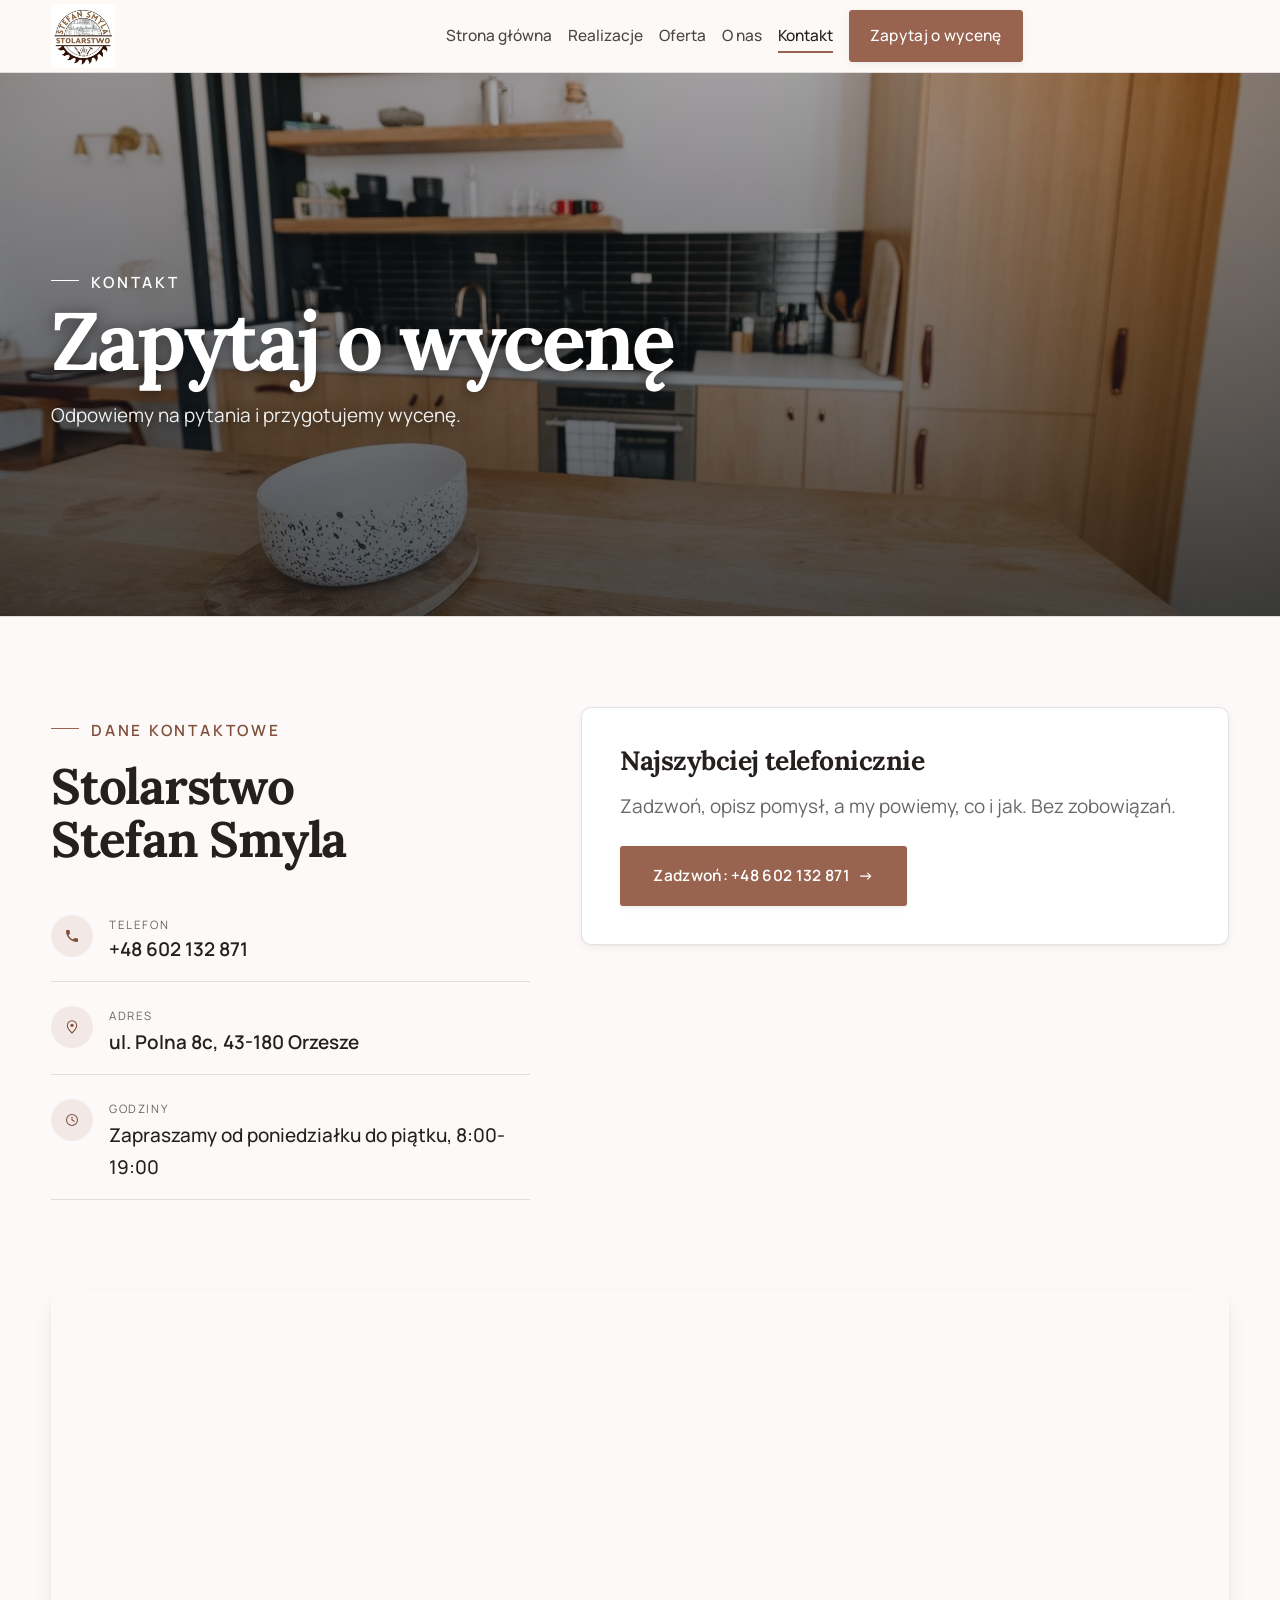
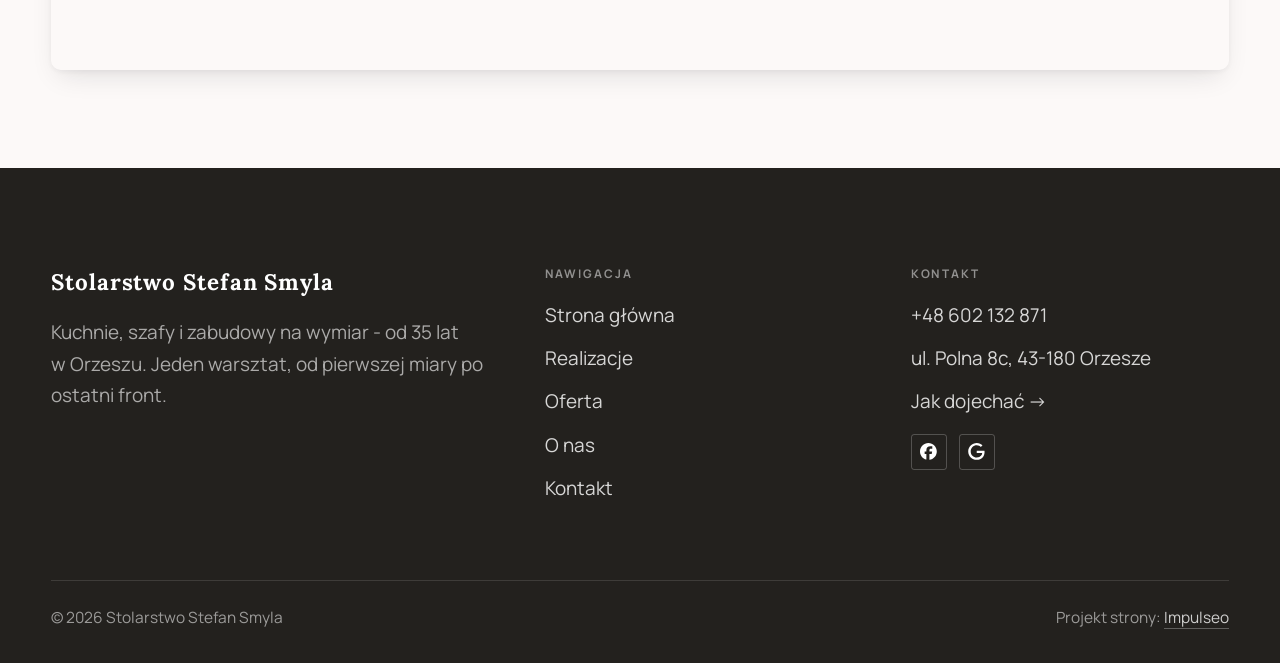
==== kontakt.html @ 8b656a02 "Demo strony: Stolarstwo Stefan Smyla (Orzesze)" ====
<!DOCTYPE html>
<html lang="pl">
<head>
<meta charset="UTF-8">
<meta name="viewport" content="width=device-width, initial-scale=1.0">
<title>Kontakt - Stolarstwo Stefan Smyla</title>
<meta name="description" content="Kontakt Stolarstwo Stefan Smyla - ul. Polna 8c, 43-180 Orzesze">
<link rel="canonical" href="https://kris20032.github.io/stolarstwo-smyla-stefan/kontakt.html">
<meta name="robots" content="noindex, nofollow">
<meta property="og:type" content="website">
<meta property="og:locale" content="pl_PL">
<meta property="og:site_name" content="Stolarstwo Stefan Smyla">
<meta property="og:title" content="Kontakt - Stolarstwo Stefan Smyla">
<meta property="og:description" content="Kontakt Stolarstwo Stefan Smyla - ul. Polna 8c, 43-180 Orzesze">
<meta property="og:url" content="https://kris20032.github.io/stolarstwo-smyla-stefan/kontakt.html">
<meta property="og:image" content="https://kris20032.github.io/stolarstwo-smyla-stefan/img/og.jpg">
<meta property="og:image:width" content="1200">
<meta property="og:image:height" content="630">
<meta name="twitter:card" content="summary_large_image">
<link rel="preconnect" href="https://fonts.googleapis.com">
<link rel="preconnect" href="https://fonts.gstatic.com" crossorigin>
<link href="https://fonts.googleapis.com/css2?family=Lora:wght@500;600;700&family=Manrope:wght@400;500;600&display=swap" rel="stylesheet">
<link rel="stylesheet" href="assets/styles.css?v=61455d00">
</head>
<body>

<header class="nav">
  <div class="wrap nav-inner">
    <a class="brand brand-has-logo" href="index.html"><img class="brand-logo" src="img/logo.jpg" alt="Stolarstwo Stefan Smyla" width="500" height="500" decoding="async"></a>
    <nav class="nav-links">
      <a href="index.html">Strona główna</a>
      <a href="realizacje.html">Realizacje</a>
      <a href="oferta.html">Oferta</a>
      <a href="o-nas.html">O nas</a>
      <a href="kontakt.html" class="active" aria-current="page">Kontakt</a>
      <a href="kontakt.html" class="btn btn-accent">Zapytaj o wycenę</a>
    </nav>
    <button class="nav-toggle" aria-label="Menu"><span></span><span></span><span></span></button>
  </div>
</header>

<main>
<section class="pagehead">
  <img src="img/g12.jpg" alt="Stolarstwo Stefan Smyla - Zapytaj o wycenę" width="1600" height="1067" decoding="async">
  <div class="wrap">
    <span class="eyebrow">Kontakt</span>
    <h1>Zapytaj o wycenę</h1>
    <p>Odpowiemy na pytania i przygotujemy wycenę.</p>
  </div>
</section>
<section>
  <div class="wrap contact-grid">
    <div class="reveal">
      <span class="eyebrow">Dane kontaktowe</span>
      <h2 style="margin:var(--space-4) 0 var(--space-6)">Stolarstwo Stefan Smyla</h2>
      <div class="info-list">
        <div class="info-row"><div class="ic"><svg class="ico-tel" width="16" height="16" viewBox="0 0 24 24" fill="none" aria-hidden="true"><path d="M6.6 10.8a15.5 15.5 0 0 0 6.6 6.6l2.2-2.2a1 1 0 0 1 1-.24 11.4 11.4 0 0 0 3.6.58 1 1 0 0 1 1 1V20a1 1 0 0 1-1 1A17 17 0 0 1 3 4a1 1 0 0 1 1-1h3.5a1 1 0 0 1 1 1c0 1.25.2 2.46.58 3.6a1 1 0 0 1-.25 1l-2.23 2.2Z" fill="currentColor"/></svg></div><div><div class="lbl">Telefon</div><a class="val" href="tel:+48602132871">+48 602 132 871</a></div></div>
        <div class="info-row"><div class="ic"><svg class="ico-pin" width="16" height="16" viewBox="0 0 24 24" fill="none" aria-hidden="true"><path d="M12 21s7-6.1 7-11.5A7 7 0 0 0 5 9.5C5 14.9 12 21 12 21Z" stroke="currentColor" stroke-width="1.6" fill="none"/><circle cx="12" cy="9.5" r="2.4" fill="currentColor"/></svg></div><div><div class="lbl">Adres</div><div class="val">ul. Polna 8c, 43-180 Orzesze</div></div></div>
        <div class="info-row"><div class="ic"><svg class="ico-clock" width="16" height="16" viewBox="0 0 24 24" fill="none" aria-hidden="true"><circle cx="12" cy="12" r="8.2" stroke="currentColor" stroke-width="1.6"/><path d="M12 7.5V12l3.2 1.9" stroke="currentColor" stroke-width="1.6" stroke-linecap="round"/></svg></div><div><div class="lbl">Godziny</div><div class="val" style="font-weight:500">Zapraszamy od poniedziałku do piątku, 8:00-19:00</div></div></div>
      </div>
    </div>
    <div class="reveal">
      <div class="form">
        <h3 style="margin-bottom:var(--space-4)">Najszybciej telefonicznie</h3>
        <p class="muted" style="margin-bottom:var(--space-5)">Zadzwoń, opisz pomysł, a my powiemy, co i jak. Bez zobowiązań.</p>
        <a href="tel:+48602132871" class="btn btn-accent" style="justify-content:center">Zadzwoń: +48 602 132 871 <span class="arr">→</span></a>
      </div>
    </div>
  </div>
</section>
<section style="padding-top:0">
  <div class="wrap reveal">
    <iframe class="map" title="Stolarstwo Stefan Smyla - Orzesze" src="https://maps.google.com/maps?q=Stolarstwo%20Stefan%20Smyla%20Orzesze&z=15&output=embed" loading="lazy" referrerpolicy="no-referrer-when-downgrade"></iframe>
  </div>
</section>
</main>

<footer>
  <div class="wrap">
    <div class="foot-grid">
      <div class="foot-brand">
        <div class="name">Stolarstwo Stefan Smyla</div>
        <p>Kuchnie, szafy i zabudowy na wymiar - od 35 lat w Orzeszu. Jeden warsztat, od pierwszej miary po ostatni front.</p>
      </div>
      <div class="foot-col">
        <h4>Nawigacja</h4>
        <a href="index.html">Strona główna</a>
        <a href="realizacje.html">Realizacje</a>
        <a href="oferta.html">Oferta</a>
        <a href="o-nas.html">O nas</a>
        <a href="kontakt.html">Kontakt</a>
      </div>
      <div class="foot-col">
        <h4>Kontakt</h4>
        <a href="tel:+48602132871">+48 602 132 871</a>
        <p>ul. Polna 8c, 43-180 Orzesze</p>
        <a href="https://maps.google.com/?cid=535643673864813505" target="_blank" rel="noopener">Jak dojechać →</a>
      <div class="foot-soc">
        <a class="soc" href="https://www.facebook.com/p/Stolarstwo-Stefan-Smyla-100037207881357/" target="_blank" rel="noopener" aria-label="Facebook - Stolarstwo Stefan Smyla"><svg viewBox="0 0 24 24" aria-hidden="true" focusable="false"><path d="M9.101 23.691v-7.98H6.627v-3.667h2.474v-1.58c0-4.085 1.848-5.978 5.858-5.978.401 0 .955.042 1.468.103a8.68 8.68 0 0 1 1.141.195v3.325a8.623 8.623 0 0 0-.653-.036 26.805 26.805 0 0 0-.733-.009c-.707 0-1.259.096-1.675.309a1.686 1.686 0 0 0-.679.622c-.258.42-.374.995-.374 1.752v1.297h3.919l-.386 2.103-.287 1.564h-3.246v8.245C19.396 23.238 24 18.179 24 12.044c0-6.627-5.373-12-12-12s-12 5.373-12 12c0 5.628 3.874 10.35 9.101 11.647Z" fill="currentColor"/></svg></a>
        <a class="soc" href="https://maps.google.com/?cid=535643673864813505" target="_blank" rel="noopener" aria-label="Google - Stolarstwo Stefan Smyla"><svg viewBox="0 0 24 24" aria-hidden="true" focusable="false"><path d="M12.48 10.92v3.28h7.84c-.24 1.84-.853 3.187-1.787 4.133-1.147 1.147-2.933 2.4-6.053 2.4-4.827 0-8.6-3.893-8.6-8.72s3.773-8.72 8.6-8.72c2.6 0 4.507 1.027 5.907 2.347l2.307-2.307C18.747 1.44 16.133 0 12.48 0 5.867 0 .307 5.387.307 12s5.56 12 12.173 12c3.573 0 6.267-1.173 8.373-3.36 2.16-2.16 2.84-5.213 2.84-7.667 0-.76-.053-1.467-.173-2.053H12.48z" fill="currentColor"/></svg></a>
      </div>
      </div>
    </div>
    <div class="foot-bot">
      <span>© 2026 Stolarstwo Stefan Smyla</span>
      <span>Projekt strony: <a class="foot-credit" href="https://impulseo.pl" target="_blank" rel="noopener">Impulseo</a></span>
    </div>
  </div>
</footer>
<div class="sticky-reserve"><a class="sr-book" href="kontakt.html">Zapytaj o wycenę</a><a class="sr-call" href="tel:+48602132871" aria-label="Zadzwoń"><svg class="ico-tel" width="16" height="16" viewBox="0 0 24 24" fill="none" aria-hidden="true"><path d="M6.6 10.8a15.5 15.5 0 0 0 6.6 6.6l2.2-2.2a1 1 0 0 1 1-.24 11.4 11.4 0 0 0 3.6.58 1 1 0 0 1 1 1V20a1 1 0 0 1-1 1A17 17 0 0 1 3 4a1 1 0 0 1 1-1h3.5a1 1 0 0 1 1 1c0 1.25.2 2.46.58 3.6a1 1 0 0 1-.25 1l-2.23 2.2Z" fill="currentColor"/></svg></a></div>
<div class="demo-wazne" data-do="2026-09-07" data-cykl="3" hidden><svg class="dw-ico" width="13" height="13" viewBox="0 0 24 24" fill="none" aria-hidden="true"><circle cx="12" cy="12" r="8.6" stroke="currentColor" stroke-width="1.8"/><path d="M12 7.2V12l3.3 2" stroke="currentColor" stroke-width="1.8" stroke-linecap="round"/></svg><span class="dw-txt"></span></div>

<script src="assets/main.js"></script>
</body>
</html>
---- assets/styles.css ----
/* ============================================================
   STOLBASZ — premium, architektoniczny B2B fit-out
   Jasna paleta, zero brązu. System wg premium-web-craft.
   Projekt strony: Impulseo (impulseo.pl)
   ============================================================ */

:root{
  /* PALETA — jasna, architektoniczna, chłodna */
  --paper:#F3F1EC;          /* główne tło */
  --paper-2:#E6E3DB;        /* sekcje alternatywne (chłodny jasny szary) */
  --paper-3:#E6E3DB;        /* delikatne wypełnienia */
  --ink:#23211E;            /* tekst główny — chłodny grafit */
  --ink-soft:#43403A;       /* nagłówki drugorzędne */
  --muted:#87837A;          /* tekst poboczny */
  --line:rgba(35,33,30,.12);/* hairline */
  --accent:#8A6B3C;         /* stonowany petrol-slate — jedyny akcent */
  --accent-d:#6E5430;
  --accent-soft:rgba(138,107,60,.10);
  --dark:#23211E;           /* sekcje ciemne (stopka/CTA) */

  /* HOVER ZDJĘĆ — JEDEN standard dla całego silnika (decyzja K. 04.08.2026, artefakt z wariantami).
     AKTUALNE (K.+Szymon 09.08.2026, wybór z artefaktu 6 wariantów): zoom 1.05 przy 1.4s -
     przy tak długim czasie mocniejszy kadr NIE skacze, tylko „oddycha". Poprzedni standard
     (1.02 / .55s z 04.08) odbierany jako dynamiczny i szybki.
     Spoczynek lekko przygaszony, ale TYLKO tam, gdzie jest mysz (@media hover:hover) —
     na telefonie zdjęcia zostają w pełnej jasności. */
  --img-zoom:1.05;                   /* K.+Szymon 09.08: wariant F z artefaktu porównawczego */
  --img-rest:brightness(.95) saturate(.99);
  --img-hot:brightness(1.06) saturate(1.05);
  --img-dur:1.4s;                    /* K.+Szymon 09.08 (wariant F): powoli = elegancko */
  --img-ease:cubic-bezier(.16,.84,.44,1);  /* miękki ogon, efekt „oddychania" */

  /* ODSTĘPY — skala 4/8 */
  --space-1:4px; --space-2:8px; --space-3:12px; --space-4:16px; --space-5:24px;
  --space-6:32px; --space-7:48px; --space-8:64px; --space-9:96px; --space-10:128px;

  /* TYPOGRAFIA — fluid clamp() (skala podbita 16.07.2026: większe, czytelniejsze litery — uwaga Adama) */
  --text-sm:clamp(.9rem,.87rem + .12vw,1rem);
  --text-base:clamp(1.08rem,1.04rem + .18vw,1.2rem);
  --text-lg:clamp(1.24rem,1.15rem + .34vw,1.44rem);
  --text-h3:clamp(1.34rem,1.22rem + .55vw,1.66rem);
  --text-h2:clamp(2.1rem,1.66rem + 2.1vw,3.1rem);
  --text-h1:clamp(2.9rem,2.1rem + 4vw,5.1rem);

  /* PROMIENIE — architektoniczne, raczej ostre */
  --r-sm:3px; --r-md:6px; --r-lg:10px;

  /* RUCH */
  --ease:cubic-bezier(.25,.46,.45,.94); --dur:.24s;

  /* CIENIE — miękkie, warstwowe */
  --sh-sm:0 1px 2px rgba(16,24,32,.04), 0 2px 8px rgba(16,24,32,.05);
  --sh-md:0 2px 6px rgba(16,24,32,.05), 0 12px 28px -8px rgba(16,24,32,.12);
  --sh-lg:0 6px 14px rgba(16,24,32,.07), 0 26px 56px -18px rgba(16,24,32,.22);

  --hairline:1px solid var(--line);

  --font-display:'Lora',serif;
  --font-body:'Manrope',sans-serif;
}

*{box-sizing:border-box;margin:0;padding:0}
html{scroll-behavior:smooth}
body{
  font-family:var(--font-body);
  font-size:var(--text-base);
  line-height:1.65;
  color:var(--ink);
  background:var(--paper);
  -webkit-font-smoothing:antialiased;
  text-rendering:optimizeLegibility;
}
img{max-width:100%;height:auto;display:block}  /* height:auto = width/height z atrybutów trzyma proporcje (TOP#12) */
a{color:inherit;text-decoration:none}

.wrap{width:min(92%,1180px);margin-inline:auto}
section{padding-block:clamp(52px,6.5vw,96px)}

h1,h2,h3{font-family:var(--font-display);font-weight:700;line-height:1.08;letter-spacing:-.02em;color:var(--ink)}
h1{font-size:var(--text-h1);letter-spacing:-.035em}
h2{font-size:var(--text-h2);letter-spacing:-.025em}
h3{font-size:var(--text-h3)}
/* MIARA — długość wiersza. WCAG 2.2 SC 1.4.8: max 80 znaków; Butterick: 45–90.
   68ch daje realnie 72–78 znaków polskiego tekstu, czyli z zapasem pod granicą.
   Wcześniej limit miał TYLKO <p> — <li>, <blockquote> i <dd> nie miały żadnego,
   i to jedyny powód, dla którego 23 bloki na dwóch oddanych stronach jadą po
   83–106 znaków w wierszu (pomiar 07.08.2026, bramka `miara`).
   ⚠️ Listy i definicje ograniczamy TYLKO bez klasy: `ul`/`ol` z klasą to u nas
   układ (siatki kafli, menu), a nie tekst ciągły — tam miarę wyznacza układ. */
/* 60ch, nie 68ch (K. 10.08): po zmianie fontów na węższe kroje (DM Sans i spółka)
   w 68ch mieściło się ~90 znaków - bramka pikselowa słusznie zgłaszała przekroczenie
   granicy 80. Pomiar na żywej przeglądarce: 60ch = 90 znaków, 53ch = ~78 znaków, czyli normę WCAG 1.4.8. */
:root{ --miara:53ch }
p{max-width:min(100%,var(--miara))}
blockquote,
ul:not([class])>li, ol:not([class])>li,
dl:not([class])>dd{max-width:min(100%,var(--miara))}

/* ⚠️ Świadomie BEZ wyjątku `.tile p,.card p,.svc p{max-width:none}`, choć nasuwa się sam:
   te akapity BYŁY już ograniczone (stare `p{max-width:65ch}`), więc „wyjątek" nie odblokowałby
   niczego nowego — tylko ROZLUŹNIŁ stan sprzed zmiany na wszystkich demach naraz.
   `figcaption` żadna z reguł wyżej nie dotyczy, więc też nie potrzebuje zwolnienia. */

/* ŁAMANIE. `balance` wyrównuje długości wierszy w nagłówku, `pretty` pilnuje ostatniego
   wiersza akapitu, żeby nie został w nim jeden wyraz. Obsługiwane od Chrome 117 /
   Safari 17.5; starsze przeglądarki po prostu ignorują tę własność.
   `text-wrap:pretty` nie występowało dotąd ANI RAZ w silniku ani w repo klientów. */
h1,h2,h3,.lead,.lede{text-wrap:balance}
p,li,blockquote,dd{text-wrap:pretty}

.eyebrow{
  font-family:var(--font-body);
  font-size:var(--text-sm);
  font-weight:600;
  letter-spacing:.18em;
  text-transform:uppercase;
  color:var(--accent);
  display:inline-flex;align-items:center;gap:var(--space-3);
}
/* flex:none + margin-top = kreska trzyma się PIERWSZEJ linii. Wcześniej align-items:center
   centrowało ją względem całego bloku i przy zawinięciu (długi kicker typu
   „…WNĘTRZ · LESZNO · OD 2019") druga linia lądowała z brzydkim wcięciem. */
.eyebrow{align-items:flex-start}
.eyebrow>*,.eyebrow{text-wrap:balance}   /* dlugi kicker lamal sie na sierote typu samo „2019" w drugiej linii */
.eyebrow::before{content:"";width:28px;height:1px;background:var(--accent);display:inline-block;flex:none;margin-top:.62em}

.muted{color:var(--muted)}
.lead{font-size:var(--text-lg);line-height:1.55;color:var(--ink-soft);max-width:50ch}

/* ---------- BUTTONS ---------- */
.btn{
  display:inline-flex;align-items:center;gap:var(--space-2);
  font-weight:600;font-size:var(--text-sm);letter-spacing:.02em;
  padding:var(--space-4) var(--space-6);
  border-radius:var(--r-sm);
  transition:transform var(--dur) var(--ease),box-shadow var(--dur) var(--ease),background var(--dur) var(--ease);
  cursor:pointer;border:1px solid transparent;
}
.btn-accent{background:var(--accent);color:#fff;box-shadow:var(--sh-sm)}
.btn-accent:hover{background:var(--accent-d);transform:translateY(-2px);box-shadow:var(--sh-md)}
.btn-accent:active{transform:translateY(0);box-shadow:var(--sh-sm)}
.btn-ghost{background:transparent;color:var(--ink);border-color:var(--line)}
.btn-ghost:hover{border-color:var(--accent);color:var(--accent);transform:translateY(-2px)}
.btn-light{background:#fff;color:var(--ink);box-shadow:var(--sh-sm)}
.btn-light:hover{transform:translateY(-2px);box-shadow:var(--sh-md)}
.btn .arr{transition:transform var(--dur) var(--ease)}
.btn:hover .arr{transform:translateX(4px)}

/* ---------- NAV ---------- */
.nav{
  position:sticky;top:0;z-index:50;
  background:color-mix(in srgb,var(--paper) 88%,transparent);
  backdrop-filter:saturate(140%) blur(10px);
  border-bottom:var(--hairline);
}
.nav-inner{display:flex;align-items:center;justify-content:space-between;gap:var(--space-5);height:72px}
/* ANTY-NACHODZENIE (K. 05.08.2026): długa nazwa firmy + przycisk z pełnym numerem nie mieściły się w pasku
   i flex ściskał linki PONIŻEJ ich treści - "Kontakt" wchodził na ramkę "Zadzwoń +48 ...". Teraz ustępuje
   nazwa marki (skrót wielokropkiem), a menu i przycisk nigdy się nie kurczą ani nie zachodzą na siebie. */
.brand{display:flex;flex-direction:column;line-height:1;min-width:0;flex:0 1 auto}
.brand .name{font-family:var(--font-display);font-weight:800;font-size:1.35rem;letter-spacing:.04em;white-space:nowrap;overflow:hidden;text-overflow:ellipsis}
.brand .sub{font-size:.62rem;letter-spacing:.34em;text-transform:uppercase;color:var(--muted);margin-top:5px;white-space:nowrap;overflow:hidden;text-overflow:ellipsis}
.nav-links{display:flex;align-items:center;gap:var(--space-6);flex:0 0 auto}
.nav-links a{font-size:var(--text-sm);font-weight:500;color:var(--ink-soft);position:relative;padding-block:4px;white-space:nowrap;transition:color var(--dur) var(--ease)}
.nav-links a::after{content:"";position:absolute;left:0;bottom:0;width:0;height:1.5px;background:var(--accent);transition:width var(--dur) var(--ease)}
.nav-links a:hover,.nav-links a.active{color:var(--ink)}
.nav-links a:hover::after,.nav-links a.active::after{width:100%}
.nav-links .btn{padding:var(--space-2) var(--space-5)}
/* przyciski w nav: właściwy kolor (przebij .nav-links a) + bez podkreślenia */
.nav-links a.btn-accent{color:#fff}
.nav-links a.btn-ghost,.nav-links a.btn-light{color:var(--ink)}
/* CTA w pasku: NIE podkreślenie spod linków menu, ale ten sam przelatujący błysk,
   co na wszystkich innych przyciskach (zgłoszenie K. 13.08.2026 - „na hero jest efekt
   światła przechodzącego przez przycisk, na navbarze go nie ma, a mają być identyczne").
   Reguła `.nav-links a::after` jest silniejsza od `.btn::after`, więc trzeba jej
   geometrię wyzerować i wpisać połysk z nazwy - samo `display:none` gasiło efekt. */
.nav-links a.btn::after{
  display:block;content:"";position:absolute;inset:0;z-index:-1;pointer-events:none;
  inset:0;width:auto;height:auto;border-radius:inherit;   /* kasuje geometrię podkreślenia (width:0;height:1.5px) */
  background:linear-gradient(100deg,transparent 32%,rgba(255,255,255,.20) 50%,transparent 68%);
  translate:-120% 0}
@media (prefers-reduced-motion:no-preference){
  .nav-links a.btn:hover::after{translate:120% 0;transition:translate .75s var(--mt-ease,cubic-bezier(.16,.84,.44,1))}
}
.nav-toggle{display:none;background:none;border:none;cursor:pointer;flex-direction:column;gap:5px;padding:8px}
.nav-toggle span{width:24px;height:2px;background:var(--ink);transition:var(--dur)}
/* Ciasny zakres MIĘDZY menu mobilnym a pełnym pulpitem: zbijamy odstępy i nazwę marki,
   żeby wszystko zmieściło się naturalnie, zanim w ogóle dojdzie do skracania wielokropkiem. */
@media(max-width:1280px) and (min-width:921px){
  .nav-links{gap:var(--space-4)}
  .nav-links .btn{padding:var(--space-2) var(--space-4)}
  .brand .name{font-size:1.15rem}
}

/* ---------- HERO (split) ---------- */
.hero{position:relative;overflow:hidden;border-bottom:var(--hairline)}
.hero-grid{display:grid;grid-template-columns:1.05fr .95fr;gap:clamp(24px,4vw,60px);align-items:center;
  padding-block:clamp(36px,4.5vw,64px)}
.hero-copy .eyebrow{margin-bottom:var(--space-5)}
.hero-copy h1{margin-bottom:var(--space-5)}
.hero-copy .lead{margin-bottom:var(--space-7)}
.hero-actions{display:flex;flex-wrap:wrap;gap:var(--space-4)}
.hero-art{position:relative;aspect-ratio:4/3;border-radius:var(--r-lg);overflow:hidden;box-shadow:var(--sh-lg)}
.hero-art img{width:100%;height:100%;object-fit:cover}
.hero-art::after{content:"";position:absolute;inset:0;background:linear-gradient(180deg,transparent 55%,rgba(18,24,28,.28))}
.hero-badge{position:absolute;left:var(--space-5);bottom:var(--space-5);z-index:2;
  background:rgba(252,252,251,.94);backdrop-filter:blur(4px);
  border-radius:var(--r-md);padding:var(--space-4) var(--space-5);box-shadow:var(--sh-md);max-width:78%}
.hero-badge strong{display:block;font-family:var(--font-display);font-size:1rem;letter-spacing:-.01em}
.hero-badge span{font-size:var(--text-sm);color:var(--muted)}

/* ---------- HERO duży / kinowy (strona główna) ---------- */
.hero-cine{position:relative;min-height:clamp(560px,82vh,840px);min-height:clamp(560px,82svh,840px);display:flex;align-items:center;overflow:hidden;border-bottom:var(--hairline)}
.hero-cine>img{position:absolute;inset:0;width:100%;height:100%;object-fit:cover;z-index:0}
.hero-cine::after{content:"";position:absolute;inset:0;z-index:1;
  background:linear-gradient(95deg,rgba(13,18,23,.86) 0%,rgba(13,18,23,.64) 32%,rgba(13,18,23,.24) 62%,rgba(13,18,23,.04) 100%)}
.hero-cine .wrap{position:relative;z-index:2;padding-block:var(--space-8)}
.hero-cine .hero-copy{max-width:660px}
.hero-cine .eyebrow{color:#fff;margin-bottom:var(--space-5)}
.hero-cine .eyebrow::before{background:#fff}
.hero-cine h1{color:#fff;margin-bottom:var(--space-5);font-size:clamp(2.9rem,2rem + 4.4vw,5.2rem);text-wrap:balance}
.hero-cine .lead{color:rgba(255,255,255,.92);max-width:48ch;margin-bottom:var(--space-7)}
.hero-cine .hero-actions{display:flex;flex-wrap:wrap;gap:var(--space-4)}
/* NISKIE OKNO (laptop z dokiem i paskami przeglądarki ma ~700-780 px wysokości widoku):
   H1 do 5.2rem + długi lead nie mieściły się i przyciski wypadały POD krawędź ekranu -
   klient widział stronę bez ani jednego CTA. Skalujemy w dół, zamiast przycinać treść. */
@media(min-width:821px) and (max-height:820px){
  .hero-cine{min-height:clamp(520px,94svh,780px)}
  .hero-cine .wrap{padding-block:var(--space-6)}
  .hero-cine h1{font-size:clamp(2.2rem,1.5rem + 2.6vw,3.6rem);margin-bottom:var(--space-4)}
  .hero-cine .eyebrow{margin-bottom:var(--space-4)}
  .hero-cine .lead{margin-bottom:var(--space-5);max-width:44ch}
}
@media(max-width:680px){
  .hero-cine{min-height:clamp(520px,76vh,640px);min-height:clamp(520px,76svh,640px);align-items:flex-end}
  .hero-cine::after{background:linear-gradient(0deg,rgba(13,18,23,.9) 6%,rgba(13,18,23,.45) 55%,rgba(13,18,23,.25) 100%)}
  .hero-cine .wrap{padding-bottom:var(--space-9)}
  /* TELEFON (~90% oglądających): lead potrafił zająć 8 linii i zepchnąć CTA poza pierwszy ekran.
     Zwężamy interlinię i skalę - treści nie ucinamy, bo to ona sprzedaje. */
  .hero-cine .lead{font-size:.98rem;line-height:1.5;margin-bottom:var(--space-5)}
  .hero-cine .eyebrow{font-size:.72rem;letter-spacing:.13em;margin-bottom:var(--space-4)}
  .hero-cine .eyebrow::before{width:20px}
  .hero-cine h1{margin-bottom:var(--space-4)}
}

/* full-bleed hero variant (podstrony) */
.pagehead{position:relative;min-height:46vh;min-height:46svh;display:flex;align-items:flex-end;overflow:hidden;border-bottom:var(--hairline)}
.pagehead img{position:absolute;inset:0;width:100%;height:100%;object-fit:cover}
/* 10.08.2026 (decyzja K.): mocniejsze przyciemnienie + cień pod tekstem. Bramka mierzyła na
   nagłówkach podstron 3,38-3,43:1 przy wymaganych 4,5 — jasne zdjęcie (hala, śnieg, niebo)
   podchodziło pod biały tekst. Zdjęcia klientów są różne, więc kontrast musi dawać WARSTWA,
   a nie szczęśliwy dobór kadru. */
.pagehead::after{content:"";position:absolute;inset:0;background:linear-gradient(180deg,rgba(18,24,28,.40),rgba(18,24,28,.76))}
.pagehead .wrap{position:relative;z-index:2;padding-block:var(--space-9);color:#fff}
.pagehead h1{color:#fff;max-width:18ch;text-shadow:0 2px 16px rgba(0,0,0,.55)}
.pagehead .eyebrow{color:#fff}
.pagehead .eyebrow::before{background:#fff}
.pagehead p{color:rgba(255,255,255,.92);margin-top:var(--space-4);max-width:54ch;text-shadow:0 1px 12px rgba(0,0,0,.5)}

/* ---------- STRIP (pasek skrótów / liczby) ---------- */
.strip{background:var(--dark);color:#fff}
/* PASEK HASEŁ — standard 04.08.2026 (decyzja K.): 5 haseł w JEDNYM rzędzie, tekst WYŚRODKOWANY,
   węższe marginesy boczne niż reszta strony (pasek ma iść szerzej), równe wysokości kolumn. */
.strip .wrap{width:min(96%,1440px);display:grid;grid-template-columns:repeat(5,1fr);
  gap:var(--space-5);padding-block:var(--space-7);align-items:stretch}
.strip .item .k{font-family:var(--font-display);font-size:clamp(1.05rem,.82rem + .85vw,1.55rem);
  font-weight:800;letter-spacing:-.02em;color:#fff;line-height:1.18;text-wrap:balance}
.strip .item .v{font-size:var(--text-sm);color:rgba(255,255,255,.66);margin-top:var(--space-2);line-height:1.4}
.strip .item{border-left:2px solid var(--accent);padding-inline:var(--space-4);
  text-align:center;display:flex;flex-direction:column;justify-content:center}
/* liczba kolumn = liczba haseł, żeby ostatnie nie zostawało samo w drugim rzędzie.
   Klasę n-N nadaje multipage.py; domyślnie (bez klasy) pasek jest 5-kolumnowy. */
.strip.n-2 .wrap{grid-template-columns:repeat(2,1fr)}
.strip.n-3 .wrap{grid-template-columns:repeat(3,1fr)}
.strip.n-4 .wrap{grid-template-columns:repeat(4,1fr);gap:var(--space-6)}
.strip.n-4 .item .k{font-size:clamp(1.3rem,1rem + 1.1vw,2rem)}
.strip.n-6 .wrap{grid-template-columns:repeat(6,1fr);gap:var(--space-4)}
.strip.n-6 .item .k{font-size:clamp(.98rem,.8rem + .7vw,1.35rem)}
/* równe łamanie: zamiast "długa linia + jedno słowo" obie linie zbliżonej długości */
.strip .item .k{text-wrap:balance}

/* ---------- SECTION HEAD ---------- */
.head{max-width:48rem;margin-bottom:var(--space-8)}
.head.center{margin-inline:auto;text-align:center}
.head .eyebrow{margin-bottom:var(--space-4)}
.head h2{margin-bottom:var(--space-4)}
.head p{color:var(--muted);font-size:var(--text-lg);line-height:1.55}
.head.center p{margin-inline:auto}

/* ---------- INTRO SPLIT ---------- */
.split{display:grid;grid-template-columns:.92fr 1.08fr;gap:clamp(28px,5vw,80px);align-items:center}
.split.rev{grid-template-columns:1.08fr .92fr}
.split.rev .split-art{order:-1}
.split-art{position:relative;aspect-ratio:5/4;border-radius:var(--r-lg);overflow:hidden;box-shadow:var(--sh-lg)}
.split-art img{width:100%;height:100%;object-fit:cover}
.split-copy h2{margin-bottom:var(--space-5)}
.split-copy p+p{margin-top:var(--space-4)}
.split-copy .btn{margin-top:var(--space-6)}

/* ---------- SERVICES (zakres) ---------- */
.svc-grid{display:grid;grid-template-columns:repeat(auto-fit,minmax(280px,1fr));gap:var(--space-5)}
.svc{background:#fff;border:var(--hairline);border-radius:var(--r-md);padding:var(--space-7) var(--space-6);
  transition:transform var(--dur) var(--ease),box-shadow var(--dur) var(--ease),border-color var(--dur) var(--ease);
  position:relative;overflow:hidden}
.svc::before{content:"";position:absolute;left:0;top:0;width:3px;height:0;background:var(--accent);transition:height var(--dur) var(--ease)}
.svc:hover{transform:translateY(-4px);box-shadow:var(--sh-md);border-color:transparent}
.svc:hover::before{height:100%}
.svc .ic{font-family:var(--font-display);font-size:.8rem;font-weight:700;letter-spacing:.12em;color:var(--accent);margin-bottom:var(--space-4)}
.svc h3{margin-bottom:var(--space-3);font-size:1.22rem}
.svc p{color:var(--muted);font-size:var(--text-base);line-height:1.6}

/* big detailed service rows */
.svc-row{display:grid;grid-template-columns:.8fr 1.2fr;gap:clamp(20px,4vw,60px);align-items:center;padding-block:var(--space-8)}
.svc-row+.svc-row{border-top:var(--hairline)}
.svc-row.rev{grid-template-columns:1.2fr .8fr}
/* Naprzemienny układ wierszy oferty: co drugi wiersz ma zdjęcie po PRAWEJ.
   Było `order:-1` — martwy kod, bo zdjęcie i tak jest pierwszym dzieckiem w HTML,
   więc wszystkie wiersze wyglądały identycznie (zdjęcie zawsze z lewej), a `rev`
   zmieniało tylko szerokość kolumn. Znalezione 29.07.2026 przy różnicowaniu kierunków
   animacji (pomiar pozycji: art.mid 390/502 przy row.mid 756 — zawsze lewa strona). */
.svc-row.rev .svc-row-art{order:2}
.svc-row-art{aspect-ratio:4/3;border-radius:var(--r-md);overflow:hidden;box-shadow:var(--sh-md)}
.svc-row-art img{width:100%;height:100%;object-fit:cover}
.svc-row h3{font-size:1.5rem;margin-bottom:var(--space-4)}
.svc-row .num{font-family:var(--font-display);font-size:.85rem;font-weight:700;letter-spacing:.14em;color:var(--accent);display:block;margin-bottom:var(--space-3)}
.svc-row ul{list-style:none;margin-top:var(--space-4);display:flex;flex-direction:column;gap:var(--space-2)}
.svc-row li{position:relative;padding-left:var(--space-5);color:var(--muted);font-size:var(--text-base)}
.svc-row li::before{content:"";position:absolute;left:0;top:.62em;width:8px;height:1px;background:var(--accent)}

/* ---------- GALLERY (realizacje) ---------- */
.gallery{display:grid;grid-template-columns:repeat(12,1fr);gap:var(--space-4);grid-auto-rows:200px}
/* GALERIA MASONRY — pionowe zdjęcia (portrety beauty/wellness) bez przycinania: kolumny, height auto */
.gallery-masonry{column-count:3;column-gap:var(--space-4)}
@media(max-width:900px){.gallery-masonry{column-count:2}}
@media(max-width:560px){.gallery-masonry{column-count:1}}
.gallery-masonry .m-tile{break-inside:avoid;margin:0 0 var(--space-4);padding:0;position:relative;overflow:hidden;border-radius:var(--r-md);border:1px solid var(--line)}
.gallery-masonry .m-tile img{width:100%;height:auto;display:block}
.gallery-masonry .m-tile .cap{position:absolute;left:0;right:0;bottom:0;padding:var(--space-4);color:#fff;background:linear-gradient(0deg,rgba(0,0,0,.55),transparent);font-size:var(--text-sm)}
.gallery-masonry .m-tile .cap small{display:block;font-weight:400;opacity:.78;letter-spacing:.04em;text-transform:uppercase;font-size:.66rem;margin-top:3px}
.tile{position:relative;overflow:hidden;border-radius:var(--r-md);box-shadow:var(--sh-sm);
  transition:transform var(--dur) var(--ease),box-shadow var(--dur) var(--ease)}
.tile img{width:100%;height:100%;object-fit:cover;
  transition:transform var(--img-dur) var(--img-ease),filter var(--img-dur) var(--img-ease)}
.tile:hover{box-shadow:var(--sh-md)}
.tile .cap{position:absolute;left:0;right:0;bottom:0;padding:var(--space-5) var(--space-4) var(--space-4);
  /* mocniejszy spad + cien pod tekstem: na JASNYCH zdjeciach klienta (biale fronty, sciany)
     slaby gradient dawal kontrast ~1.5:1 zamiast wymaganych 3.6:1 (bramka wygladu, 10.08.2026) */
  background:linear-gradient(transparent 10%,rgba(18,24,28,.55) 40%,rgba(18,24,28,.88) 68%,rgba(18,24,28,.99));color:#fff;
  text-shadow:0 1px 2px rgba(0,0,0,.85),0 2px 10px rgba(0,0,0,.55);
  font-size:var(--text-sm);font-weight:600;letter-spacing:.01em;
  opacity:0;transform:translateY(8px);transition:var(--dur) var(--ease)}
.tile:hover .cap{opacity:1;transform:translateY(0)}
.tile .cap small{display:block;font-weight:400;opacity:.78;letter-spacing:.04em;text-transform:uppercase;font-size:.66rem;margin-top:3px}
/* bento spans */
.t-wide{grid-column:span 6}
.t-tall{grid-column:span 6;grid-row:span 2}
.t-std{grid-column:span 6}
.t-third{grid-column:span 4}
.t-two3{grid-column:span 8}

/* ---------- TRUST / WIARYGODNOŚĆ ---------- */
.trust{background:var(--paper-2)}
.trust-grid{display:grid;grid-template-columns:repeat(auto-fit,minmax(240px,1fr));gap:var(--space-5);margin-top:var(--space-7)}
.trust-card{background:#fff;border-radius:var(--r-md);padding:var(--space-7) var(--space-6);box-shadow:var(--sh-sm);border-top:3px solid var(--accent)}
.trust-card .big{font-family:var(--font-display);font-size:clamp(1.8rem,1.3rem + 1.6vw,2.6rem);font-weight:800;letter-spacing:-.02em;color:var(--ink);line-height:1}
.trust-card h3{font-size:1.12rem;margin:var(--space-3) 0 var(--space-2)}
.trust-card p{color:var(--muted);font-size:var(--text-base);line-height:1.55}

/* ---------- CTA band ---------- */
.cta{background:var(--dark);color:#fff;position:relative;overflow:hidden}
/* telefon w CTA: na ciemnym tle biały (domyślnie), rodziny z JASNYM tłem CTA
   nadpisują to u siebie - wcześniej kolor siedział w stylu inline i wygrywał z rodziną. */
.cta .btn-ghost-cta{color:#fff;border-color:rgba(255,255,255,.3)}
.cta .wrap{display:grid;grid-template-columns:1.4fr .6fr;gap:var(--space-7);align-items:center;position:relative;z-index:2}
.cta h2{color:#fff;max-width:20ch}
.cta p{color:rgba(255,255,255,.74);margin-top:var(--space-4)}
.cta-actions{display:flex;flex-direction:column;gap:var(--space-3);align-items:flex-start}
.cta::before{content:"";position:absolute;right:-80px;top:-80px;width:360px;height:360px;border-radius:50%;
  background:radial-gradient(circle,var(--accent-soft),transparent 70%)}

/* ---------- CONTACT ---------- */
.contact-grid{display:grid;grid-template-columns:.85fr 1.15fr;gap:clamp(28px,4vw,56px);align-items:start}
.info-list{display:flex;flex-direction:column;gap:var(--space-2)}
.info-row{display:flex;gap:var(--space-4);align-items:flex-start;padding-block:var(--space-4);border-bottom:var(--hairline)}
.info-row .ic{flex:none;width:42px;height:42px;display:grid;place-items:center;border-radius:50%;
  background:var(--accent-soft);color:var(--accent);font-size:1.05rem}
.info-row .lbl{font-size:.72rem;letter-spacing:.14em;text-transform:uppercase;color:var(--muted)}
.info-row .val{font-weight:600;font-size:var(--text-base);margin-top:2px}
.info-row a.val:hover{color:var(--accent)}
.map{border:none;border-radius:var(--r-lg);box-shadow:var(--sh-md);width:100%;height:100%;min-height:380px;filter:grayscale(.2) contrast(1.02)}
.form{background:#fff;border:var(--hairline);border-radius:var(--r-lg);padding:clamp(24px,3vw,40px);box-shadow:var(--sh-sm)}
.form .fld{margin-bottom:var(--space-5)}
.form label{display:block;font-size:var(--text-sm);font-weight:600;margin-bottom:var(--space-2)}
.form input,.form textarea{width:100%;font-family:inherit;font-size:var(--text-base);color:var(--ink);
  padding:var(--space-4);border:var(--hairline);border-radius:var(--r-sm);background:var(--paper);transition:border-color var(--dur)}
.form input:focus,.form textarea:focus{outline:none;border-color:var(--accent);background:#fff}
.form textarea{resize:vertical;min-height:120px}
.form .note{font-size:var(--text-sm);color:var(--muted);margin-top:var(--space-3)}

/* ---------- FOOTER ---------- */
footer{background:var(--dark);color:#fff;padding-block:var(--space-9) var(--space-6)}
.foot-grid{display:grid;grid-template-columns:1.4fr 1fr 1fr;gap:var(--space-7);margin-bottom:var(--space-8)}
.foot-brand .name{font-family:var(--font-display);font-weight:800;font-size:1.4rem;letter-spacing:.04em}
.foot-brand p{color:rgba(255,255,255,.62);margin-top:var(--space-4);font-size:var(--text-base);max-width:38ch}
.foot-col h4{font-size:.74rem;letter-spacing:.16em;text-transform:uppercase;color:rgba(255,255,255,.5);margin-bottom:var(--space-4)}
.foot-col a,.foot-col p{display:block;color:rgba(255,255,255,.82);font-size:var(--text-base);margin-bottom:var(--space-3)}
.foot-col a:hover{color:#fff}
.foot-bot{border-top:1px solid rgba(255,255,255,.12);padding-top:var(--space-5);display:flex;justify-content:space-between;flex-wrap:wrap;gap:var(--space-3);
  font-size:var(--text-sm);color:rgba(255,255,255,.55)}
.foot-bot a:hover{color:#fff}
/* Podpis w stopce = klikalny link do impulseo.pl (31.07.2026). Ma być WIDOCZNIE klikalny,
   ale nie krzyczeć - stąd sam kolor jaśniejszy + delikatne podkreślenie na najeździe. */
.foot-bot a.foot-credit{color:rgba(255,255,255,.78);text-decoration:none;border-bottom:1px solid rgba(255,255,255,.28)}
.foot-bot a.foot-credit:hover{color:#fff;border-bottom-color:#fff}

/* ---------- REVEAL ---------- */
.reveal{opacity:0;transform:translateY(22px);transition:opacity .6s var(--ease),transform .6s var(--ease)}
.reveal.in{opacity:1;transform:none}

/* ---------- RESPONSIVE ---------- */
@media(max-width:920px){
  .hero-grid,.split,.split.rev,.svc-row,.svc-row.rev,.cta .wrap,.contact-grid,.foot-grid{grid-template-columns:1fr}
  .split.rev .split-art,.svc-row.rev .svc-row-art{order:0}
  .hero-art{aspect-ratio:16/10;max-height:420px}
  .strip .wrap,.strip.n-2 .wrap,.strip.n-3 .wrap,.strip.n-4 .wrap,.strip.n-6 .wrap{grid-template-columns:repeat(2,1fr);gap:var(--space-6)}
  .strip .item .k,.strip.n-6 .item .k{font-size:clamp(1.3rem,1.1rem + 1vw,2rem)}
  .gallery{grid-auto-rows:180px}
  .t-wide,.t-tall,.t-std,.t-third,.t-two3{grid-column:span 6}
  .t-tall{grid-row:span 1}
  .cta-actions{flex-direction:row;flex-wrap:wrap}
  .foot-grid{gap:var(--space-6)}
}
@media(max-width:680px){
  .nav-links{position:fixed;inset:72px 0 auto 0;background:var(--paper);flex-direction:column;align-items:stretch;
    gap:0;padding:var(--space-4) 6%;border-bottom:var(--hairline);box-shadow:var(--sh-md);
    transform:translateY(-120%);transition:transform var(--dur) var(--ease)}
  .nav-links.open{transform:translateY(0)}
  .nav-links a{padding-block:var(--space-4);border-bottom:var(--hairline)}
  .nav-links .btn{margin-top:var(--space-3);justify-content:center}
  .nav-toggle{display:flex}
  .strip .wrap,.strip.n-2 .wrap,.strip.n-3 .wrap,.strip.n-4 .wrap,.strip.n-6 .wrap{grid-template-columns:1fr}
  .gallery{grid-template-columns:repeat(6,1fr)}
  .foot-grid{grid-template-columns:1fr}
}
@media(prefers-reduced-motion:reduce){
  /* audyt 09.08 TOP#14: samo skrócenie duration przy animacji INFINITE = stroboskop
     (pętla .01ms miga ekranem); iteration-count:1 gasi pętlę naprawdę. Pseudoelementy
     też - tła hero (gastro/studio) animują ::before/img, blanket na * ich nie łapał. */
  *,*::before,*::after{animation-duration:.01ms!important;animation-iteration-count:1!important;animation-delay:0s!important;transition:none!important}
  .reveal{opacity:1!important;transform:none!important}
  html{scroll-behavior:auto}
}

/* ============================================================
   PREMIUM LAYER — destylat deep-researchu branż (anty-AI, spokój).
   Zmienne STOLBASZ (--accent/--ink/--paper/--line/--dark). Ruch ledwo
   zauważalny, krzywa cubic-bezier(.16,.84,.44,1); prefers-reduced-motion
   pokryte blanketem wyżej. Karty hairline zamiast cieni = #1 sygnał „nie-AI".
   ============================================================ */

/* więcej oddechu między sekcjami (liderzy: 110-130px) */
section{padding-block:clamp(64px,8vw,128px)}

/* 1) Aksamitny reveal — dłuższa, miękka krzywa zamiast „skoku" */
.reveal{transition:opacity .9s cubic-bezier(.16,.84,.44,1),transform .9s cubic-bezier(.16,.84,.44,1);will-change:opacity,transform}
/* stagger TYLKO w galerii (tam pozycja = porządek dzieci) */
.gallery .reveal:nth-child(2){transition-delay:.07s}
.gallery .reveal:nth-child(3){transition-delay:.14s}
.gallery .reveal:nth-child(4){transition-delay:.21s}
.gallery .reveal:nth-child(5){transition-delay:.28s}
.gallery .reveal:nth-child(6){transition-delay:.35s}

/* 2) Hero STATYCZNY na .hero-cine — Ken Burns CAŁKIEM WYŁĄCZONY 26.06 (3. zgłoszenie Szymona).
   GENEZA: animowanie scale na <img> hero z teksturami (cegły/framugi) re-samplinguje obraz
   klatka po klatce → na części ekranów drobne drganie/shimmer = „heroshot się trzęsie".
   translateY usunięto wcześniej, scale-only + will-change/GPU NIE wystarczyły do GWARANCJI gładkości.
   Krzysztof zażądał pewności („make sure, że błąd się nie pojawi") > efekt. Zero animacji = 0% drgania.
   Delikatny zoom zostaje TYLKO w pełnoekranowych hero gastro/studio (hg-bg/hs-bg — tło, inny
   mechanizm, chwalone, nigdy nie zgłaszane). NIE wracać do KB na .hero-cine bez realnego testu
   na sprzęcie klienta — to ryzyko regresji „trzęsienia”. */
/* BEZPIECZNY "wow" na hero = jednorazowy FADE-IN (opacity), nie zoom.
   opacity nie dotyka bitmapy → gładkie na KAŻDYM zdjęciu/ekranie/GPU, zero ryzyka migotania.
   Geometryczny ruch (scale/translate) na .hero-cine jest ZAKAZANY (bramka pilnuje). */
@keyframes heroFade{from{opacity:0}to{opacity:1}}
.hero-cine>img{transform:none;animation:heroFade 1.1s ease-out both}

/* 3) Akcentowy hairline pod nagłówkiem sekcji, który „rysuje się" przy wejściu */
.head h2{position:relative;padding-bottom:18px}
.head h2::after{content:"";position:absolute;left:0;bottom:0;height:1px;width:0;background:var(--accent);transition:width 1s cubic-bezier(.16,.84,.44,1) .15s}
.head.center h2::after{left:50%;transform:translateX(-50%)}
.head.reveal.in h2::after,.head.center.reveal.in h2::after{width:54px}

/* 4) Karty HAIRLINE zamiast cieni/zaokrągleń (najmocniejszy anty-AI detal) */
.svc{background:transparent;border:1px solid var(--line);border-radius:var(--r-sm);box-shadow:none}
.svc:hover{box-shadow:none;border-color:var(--accent);transform:translateY(-3px)}
.trust-card{background:transparent;box-shadow:none;border:1px solid var(--line);border-top:2px solid var(--accent);border-radius:var(--r-sm)}
.tile{box-shadow:none;border-radius:var(--r-sm)}
.tile:hover{box-shadow:none}

/* 5) Sticky-nav kondensuje się po przewinięciu (sygnał dopracowania) */
.nav{transition:box-shadow .4s ease,background .4s ease}
.nav.is-stuck{box-shadow:0 1px 0 var(--line),0 14px 30px -24px rgba(0,0,0,.45)}
.nav-inner{transition:height .35s var(--ease)}
.nav.is-stuck .nav-inner{height:60px}

/* 6) MANIFESTO — pełnoekranowy cytat-bohater (zastępuje generyczne „Dlaczego my") */
.manifesto{background:var(--paper-2);text-align:center}
.manifesto .wrap{max-width:60rem}
.manifesto p{font-family:var(--font-display);font-style:italic;font-size:clamp(1.6rem,1rem + 2.4vw,2.8rem);line-height:1.32;color:var(--ink-soft);margin-inline:auto;max-width:26ch;position:relative;padding-top:var(--space-8)}
.manifesto p::before{content:"";position:absolute;top:0;left:50%;transform:translateX(-50%);width:54px;height:1px;background:var(--accent)}
.manifesto p span{color:var(--accent);font-style:italic}

/* 7) GATEWAYS — 3 duże bramy-zdjęcia (zamiast paska menu usług) */
.gateways{display:grid;grid-template-columns:repeat(3,1fr);gap:var(--space-4)}
.gateway{position:relative;aspect-ratio:3/4;overflow:hidden;border-radius:var(--r-sm);display:block}
.gateway img{width:100%;height:100%;object-fit:cover;
  transition:transform var(--img-dur) var(--img-ease),filter var(--img-dur) var(--img-ease)}
.gateway::after{content:"";position:absolute;inset:0;background:linear-gradient(180deg,transparent 38%,rgba(18,24,28,.74))}
/* ===== HOVER ZDJĘĆ — jedno miejsce dla WSZYSTKICH kafli ze zdjęciem (K. 04.08.2026) ===== */
@media(hover:hover){
  .tile img,.gateway img,.m-tile img{filter:var(--img-rest)}
  .tile:hover img,
  .gateway:hover img,
  .m-tile:hover img{transform:scale(var(--img-zoom));filter:var(--img-hot)}
}
.m-tile img{transition:transform var(--img-dur) var(--img-ease),filter var(--img-dur) var(--img-ease)}
.gateway .g-ttl{position:absolute;left:0;right:0;bottom:0;z-index:2;padding:var(--space-6) var(--space-5);color:#fff;font-family:var(--font-display);font-size:1.45rem;letter-spacing:-.01em;line-height:1.15}
.gateway .g-ttl small{display:block;font-family:var(--font-body);font-size:var(--text-sm);font-weight:400;opacity:.82;letter-spacing:.03em;margin-top:5px}
@media(max-width:760px){.gateways{grid-template-columns:1fr}.gateway{aspect-ratio:16/10}}

/* 8) LOGO klienta w nagłówku (gdy podane --logo) */
/* 52px domyślnie (feedback Bartka 06.07.2026: 40px ginęło, uwaga padła 3x; ~56px sprawdzone na żywym demie anna-borowiec-makeup) */
.brand-logo{height:64px;width:auto;max-width:300px;object-fit:contain;display:block}
.nav.is-stuck .brand-logo{height:52px}
@media(max-width:680px){.brand-logo{height:46px;max-width:210px}}


/* === RWD: nagłówki na wąskich ekranach (dodane 17.07.2026 razem z fixem clamp) ===
   Po przywróceniu działania clamp() dolna granica --text-h1 (2.9rem) rozpychała
   dokument przy długich polskich słowach na telefonach. Tu ją zjeżdżamy. */
@media (max-width:560px){
  :root{
    --text-h1:clamp(1.9rem, 1.15rem + 4.4vw, 2.7rem);
    --text-h2:clamp(1.5rem, 1rem + 3vw, 2.1rem);
  }
  .hero-cine h1{font-size:clamp(1.9rem, 1.15rem + 4.4vw, 2.7rem)}
  h1,h2{overflow-wrap:break-word}
}

/* GODZINY (godziny_grid z briefu) — dzień po lewej, godziny po prawej. Wcześniej BRAK stylu
   powodował sklejenie "Poniedziałek-Piątek8:00-20:00" (dodane 2026-07-21). Neutralne dla dem bez grafiku. */
.godz{display:flex;flex-direction:column;gap:2px;max-width:440px;margin-top:8px}
.godz-row{display:flex;justify-content:space-between;align-items:baseline;gap:24px;padding:10px 0;border-bottom:1px solid var(--line)}
.godz-row:last-child{border-bottom:0}
.godz-row b{font-weight:600;color:var(--ink)}
.godz-row span{color:var(--muted);white-space:nowrap}

/* === FAQ (lekcja 08.08.2026) ===
   Sekcja faq_klinika() trafia NIE tylko do rodziny „klinika" (multipage.py: także układ FACHOWCY),
   a style leżały wyłącznie w families/klinika.css — u hydraulika/dekarza FAQ renderowało się jako
   goła lista <details> z domyślnym trójkącikiem przeglądarki (wpadka: demo Instalatorstwo Gała).
   Dlatego baza. Rodzina może to nadpisać na wierzchu. */
.faq-list{max-width:48rem;margin:var(--space-8) auto 0;display:flex;flex-direction:column;gap:var(--space-3)}
.faq-item{border:1px solid var(--line);border-radius:var(--r-md);background:var(--paper);padding:var(--space-4) var(--space-5)}
.faq-item summary{font-family:var(--font-display);font-weight:600;color:var(--ink);cursor:pointer;list-style:none;display:flex;justify-content:space-between;gap:1rem}
.faq-item summary::-webkit-details-marker{display:none}
.faq-item summary::after{content:"+";color:var(--accent-d);font-weight:700;font-size:1.2rem;line-height:1}
.faq-item[open] summary::after{content:"-"}
.faq-item p{color:var(--ink-soft);font-size:var(--text-base);line-height:1.6;margin:var(--space-3) 0 0}

/* === LICZBA OPINII PRZY SEKCJI OPINII (08.08.2026, wzorzec irismeble.pl, decyzja K.) ===
   Trzy cytaty bez kontekstu czyta się jak „firma ma trzy opinie". Ta linijka mówi wprost,
   ile ich jest naprawdę - dane i tak przychodzą z reconu i szły dotąd wyłącznie do hero.
   Baza, nie rodzina: sekcja opinii renderuje się we WSZYSTKICH układach, a style opinii
   leżą per rodzina - bez tego u części rodzin linijka byłaby gołym tekstem (ta sama pułapka
   co z FAQ wyżej). Rodzina może nadpisać na wierzchu. */
.op-meta{
  text-align:center;margin:calc(var(--space-3) * -1) 0 var(--space-6);
  color:var(--muted);font-size:var(--text-base);letter-spacing:.01em;
}
.op-meta .ico-star{color:var(--accent-d);margin-right:2px}

/* --- licznik ważności DEMA (pomysł K. 09.08) - tylko wersje pokazowe --- */
.demo-wazne{position:fixed;top:calc(var(--nav-h, 64px) + 14px);right:14px;z-index:95;
  display:inline-flex;align-items:center;gap:.45em;
  background:rgba(21,25,28,.82);color:#fff;font-size:.72rem;font-weight:600;letter-spacing:.01em;
  padding:.42em .8em .42em .62em;border-radius:999px;backdrop-filter:saturate(140%) blur(8px);
  border:1px solid rgba(255,255,255,.14);box-shadow:0 10px 24px -14px rgba(0,0,0,.6);
  pointer-events:none;
  /* NIE pokazuje się przy wejściu (K. 09.08) - wjeżdża dopiero po zejściu z hero */
  opacity:0;transform:translateY(-10px);
  transition:opacity .7s var(--ease),transform .7s var(--ease)}
.demo-wazne.is-on{opacity:1;transform:none}
.demo-wazne .dw-ico{flex:none;opacity:.85}
.demo-wazne b{font-weight:700;font-variant-numeric:tabular-nums;color:#FFD9A3}
.demo-wazne .dw-zeg{font-variant-numeric:tabular-nums;font-feature-settings:"tnum";
  opacity:.72;margin-left:.15em;letter-spacing:.01em}
.demo-wazne.is-pilne{background:rgba(150,32,28,.9);border-color:rgba(255,255,255,.2)}
.demo-wazne .dw-pilne{color:#FFE0DE}
@media(max-width:820px){.demo-wazne{top:auto;bottom:70px;right:10px}}

/* --- pasek mini-opinii pod hero (audyt 09.08 TOP#27) - tylko przy realnych recenzjach --- */
.opinie-mini{padding-block:0;border-bottom:var(--hairline)}
.opinie-mini .om-row{display:grid;grid-template-columns:repeat(3,1fr);gap:var(--space-6);padding-block:var(--space-5)}
.opinie-mini .om-item blockquote{font-size:var(--text-sm);color:var(--ink-soft);line-height:1.5;margin:0}
.opinie-mini .om-autor{display:block;margin-top:var(--space-2);font-size:.78rem;font-weight:600;color:var(--muted);letter-spacing:.04em}
@media(max-width:820px){.opinie-mini .om-row{grid-template-columns:1fr;gap:var(--space-4)}
  .opinie-mini .om-item:nth-child(n+3){display:none}}

/* --- AKCENT-TEKST (audyt 09.08 TOP#11/12, decyzja K.) ---------------------------
   Kolor firmowy jest jasny, dopóki nie musi być literą. --accent zostaje żywy
   (kreski, przyciski, pasek haseł); litera akcentowa na JASNYM tle bierze
   --accent-text (dokleja palette_auto; domyślnie accent-d). Tylko color -
   border/background/pseudo zostają żywe. Ciemna sekcja CTA = wyjątek. */
:root{--accent-text:var(--accent-d)}
.eyebrow, .svc .ic, .svc-row .num, .info-row .ic, .info-row a.val:hover,
.manifesto p span, .faq-item summary::after, .op-meta .ico-star, .op-star,
.fu-cta, .obszar-list li:hover, .btn-ghost:hover, .nav.nav-solid .brand .sub,
.proces-os .pc-cur, .os-on .proces-os .proces-line > li.os-done .pno { color:var(--accent-text) }
.cta .eyebrow { color:var(--accent) }

/* --- dostępność (audyt 09.08 TOP#23, podzbiór bezpieczny) --- */
html{scroll-padding-top:84px}                       /* kotwice nie chowają się pod sticky-nav */
:focus-visible{outline:2px solid var(--accent-text);outline-offset:2px}  /* widoczny fokus tylko z klawiatury */
main{display:block}

/* --- kafelek „Zobacz opinie w Google" (K. 09.08) - znak marki zamiast gołego linku --- */
.op-meta{text-align:center;max-width:none;margin-inline:auto}
.op-google{display:inline-flex;align-items:center;gap:.6em;
  padding:.62em 1.15em;border:1px solid var(--line);border-radius:999px;
  background:var(--paper);color:var(--ink);font-size:var(--text-sm);font-weight:600;
  transition:border-color var(--dur) var(--ease),box-shadow var(--dur) var(--ease),transform var(--dur) var(--ease)}
.op-google .op-g-ico{flex:none}                        /* oficjalny 4-kolorowy znak Google */
.op-google .arr{transition:transform var(--dur) var(--ease)}
.op-google:hover{border-color:var(--accent);box-shadow:var(--sh-sm);transform:translateY(-1px)}
.op-google:hover .arr{transform:translateX(3px)}

/* ============================================================
   HOVER KART I KAFLI - JEDEN STANDARD DLA WSZYSTKICH RODZIN (K. 10.08:
   „każde demo ma wyglądać tak premium"). Wcześniej premium-hover miała tylko
   rodzina fachowców (.fu-row), reszta rodzin renderowała karty bez reakcji.
   Zasada ta sama: reakcja NATYCHMIAST (0s), gaśnięcie łagodne; ledwie widoczne
   tło, kreska akcentu z lewej, strzałka rusza. Zero cieni-poduszek.
   ⛔ Świadomie POMIJAMY kafle ze zdjęciem (.tile/.gateway/.m-tile) - tam działa
   już zoom 1.05/1.4s i dokładanie ramek by go zabiło.
   ============================================================ */
.card, .svc, .gateway-txt, .menu-cat, .prod-card, .pak-card, .faq-item, .obj-tile{
  position:relative;transition:background .22s ease-out,border-color .22s ease-out}
.card::before, .menu-cat::before, .prod-card::before, .pak-card::before{
  content:"";position:absolute;left:0;top:0;bottom:0;width:3px;background:var(--accent);
  transform:scaleY(0);transform-origin:top;transition:transform .09s ease-out;border-radius:2px}
@media(hover:hover){
  .card:hover, .svc:hover, .menu-cat:hover, .prod-card:hover, .pak-card:hover{
    background:color-mix(in srgb,var(--accent) 9%,transparent);
    border-color:color-mix(in srgb,var(--accent) 45%,var(--line));
    transition-duration:0s}
  .card:hover::before, .menu-cat:hover::before,
  .prod-card:hover::before, .pak-card:hover::before{transform:scaleY(1)}
  .card:hover .arr, .svc:hover .arr, .menu-cat:hover .arr{transform:translateX(.3rem)}
}
.card .arr, .svc .arr, .menu-cat .arr{display:inline-block;transition:transform .1s ease-out}

/* ============================================================
   PLAKIETKA OPINII GOOGLE (K. 13.08.2026, wzór od Marcelego)
   Jedna forma we WSZYSTKICH układach hero (hg/hk/hs/ha/hd/tb/kt) zamiast
   gołego tekstu „★ Ocena 4,4 w Google · 7 opinii". Cudza ocena to najmocniejszy
   dowód zaufania na stronie - ma wyglądać jak odznaka, nie jak podpis.
   Tło i obwódka liczone z KOLORU TEKSTU, więc ta sama plakietka działa na
   ciemnym zdjęciu (biały napis → jasna mgiełka) i na jasnej sekcji (ciemny
   napis → delikatny szary). Zero osobnych wariantów do utrzymania.
   ============================================================ */
.g-badge{
  display:inline-flex;align-items:center;gap:.62em;
  padding:.52em 1em;border-radius:999px;
  background:color-mix(in srgb,currentColor 8%,transparent);
  border:1px solid color-mix(in srgb,currentColor 20%,transparent);
  -webkit-backdrop-filter:blur(6px);backdrop-filter:blur(6px);
  font-size:.98rem;line-height:1;font-weight:500;letter-spacing:.01em;
  white-space:nowrap;vertical-align:middle;max-width:100%}
.g-badge .gb-ico,.g-badge .gb-stars{flex:none}
.g-badge .gb-ocena{font-weight:700;font-size:1.08em;letter-spacing:.01em}
.g-badge .gb-txt{opacity:.92}
@media(max-width:560px){
  .g-badge{gap:.45em;padding:.45em .8em;font-size:.86rem}
  .g-badge .gb-stars{width:62px;height:12.4px}
  .g-badge .gb-ico{width:16px;height:16px}
}

/* === rodzina: rzemioslo === */
/* ============================================================
   RODZINA: RZEMIOSŁO — stolarstwo, meble na wymiar, kamieniarstwo,
   granit, parapety, wnętrza premium (skórki: wood, stone, lux, modern).

   GENEZA (05.08.2026): ta rodzina była zmapowana w multipage.py (FAMILY),
   ale NIE MIAŁA pliku wyglądu — a silnik dokleja go tylko, jeśli istnieje.
   Skutek: meble, stolarka i kamieniarstwo dostawały NAJUBOŻSZY wariant
   strony w całym silniku (goły base), podczas gdy „fachowcy" mieli 181 linii
   wzbogacenia. Licznik próśb @claude (zmiany-raport.py) pokazał to jako
   największe skupisko skarg: „zrób w stylu Murago", „to jest strasznie
   monotonne i nudne", „przyłóż się", „proporcje się nie zgadzają, zbyt mały
   tekst", „układ naprzemienny", „mało przestrzeni zapełnionej".

   IDEA: rzemiosło sprzedaje się MATERIAŁEM i DETALEM, nie szybkością dojazdu.
   Stąd: duże kadry, powietrze wokół treści, editorial zamiast kart z ramkami,
   naprzemienny rytm sekcji. Zero nowych klas HTML — stylujemy to, co silnik
   już generuje (split / gateways / gallery / hero-cine), więc plik jest
   w 100% addytywny: nie dotyka innych rodzin i nie wymaga zmian w Pythonie.

   ⚠️ NIE RUSZAĆ: paska haseł (.strip .k/.v — reguła K. z 04.08: 5 obok siebie,
   wyśrodkowane) ani hoveru zdjęć (zoom 1.02 z base.css). Oba są ustalone.
   ============================================================ */

/* --- HERO: więcej powietrza, mocniejszy kontrast wielkości ---------------
   Agata/Mateusz wielokrotnie: „zbyt mały tekst", „mało przestrzeni".
   Rzemiosło znosi duży, spokojny nagłówek — to nie jest strona awaryjna. */
.hero-copy .lead{max-width:52ch;font-size:var(--text-lg);line-height:1.6}
.hero-copy h1{letter-spacing:-.025em;line-height:1.02}
.hero-copy .eyebrow{letter-spacing:.24em}
.hero-actions{margin-top:var(--space-7)}

/* --- SPLIT: rytm naprzemienny --------------------------------------------
   Mateusz wprost: „Zakres usług ma mieć układ naprzemienny". Co druga sekcja
   split odwraca kolumny — obraz raz z lewej, raz z prawej. Na wąskim ekranie
   kolejność wraca do naturalnej (opis pod zdjęciem). */
.split{gap:clamp(var(--space-6),5vw,var(--space-9));align-items:center}
.split:nth-of-type(even) .split-art{order:2}
.split:nth-of-type(even) .split-copy{order:1}
.split-copy h2{margin-bottom:var(--space-4)}
.split-copy p{max-width:56ch;line-height:1.7}
.split-art img{border-radius:var(--r-md)}
@media (max-width:860px){
  .split:nth-of-type(even) .split-art,
  .split:nth-of-type(even) .split-copy{order:initial}
}

/* --- GATEWAYS (kafle „Meble / Kuchnie / Szafy") --------------------------
   ⚠️ NIE STYLUJEMY. Sprawdzone wzrokowo 05.08.2026: .gateway to NIE karta
   tekstowa, tylko link-kafel ze zdjęciem (aspect-ratio 3/4, gradient, tytuł
   w bezwzględnym pozycjonowaniu na dole). Próba zrobienia z nich „editorial"
   (hairline + padding + przezroczyste tło) rozbiła komponent: kreski wisiały
   w pustce nad zdjęciami. Base.css robi to dobrze - zostawiamy.
   Jedyne, co dokładamy, to więcej powietrza między kaflami. */
.gateways{gap:var(--space-5)}

/* --- GALERIA: materiał na pierwszym planie -------------------------------
   Rzemiosło ocenia się z bliska, więc podnosimy rangę PODPISU (co to za
   materiał, co za detal) i dajemy kadrom trochę oddechu.
   ⚠️ CELOWO NIE ruszamy siatki galerii: silnik ma własny system proporcji
   (.tile z t-third / t-two3 + masonry dla zdjęć pionowych — patrz reguła
   „dopasuj proporcje"). Nadpisanie grid-template-columns rozjechałoby kadry. */
.gallery{gap:clamp(var(--space-4),2vw,var(--space-6))}
/* ⚠️ NIE ruszać koloru ani marginesu podpisu: w tym szkielecie .cap leży NA zdjęciu
   (base.css: position:absolute + ciemny gradient + biały tekst). Nadpisanie go tuszem
   robiło ciemny napis na jasnym kadrze — praktycznie niewidoczny; zgłosił to klient
   (Stolmar, 25.08.2026). Rangę podpisu podnosimy krojem i światłem liter, nie kolorem. */
.gallery .cap{font-family:var(--font-display);font-size:var(--text-sm);letter-spacing:.02em}

/* --- SEKCJE: więcej światła ---------------------------------------------
   Wspólny mianownik skarg „mało przestrzeni" / „monotonne": sekcje siedziały
   zbyt ciasno, przez co wszystko zlewało się w jeden blok. */
section{padding-block:clamp(var(--space-8),7vw,var(--space-10))}
.head{max-width:64ch}
.head h2{letter-spacing:-.02em;line-height:1.08}
.head p{color:var(--muted);font-size:var(--text-lg);line-height:1.6;margin-top:var(--space-4)}
.head .eyebrow{margin-bottom:var(--space-4)}

/* --- CTA: bez krzyku ----------------------------------------------------- */
/* ⚠️ Tło CTA jest tu JASNE, a base.css ustawia .cta{color:#fff} - bez podmiany
   koloru tekst robi się biały na kremowym tle (kontrast 1.05, napis znika).
   Wykryte na demie Meble Seweryn 08.08.2026 - dotyczyło całej rodziny rzemioslo. */
.cta{background:var(--paper-2);color:var(--ink)}
.cta h2{letter-spacing:-.02em;color:var(--ink)}
.cta p{color:var(--muted)}
.cta .eyebrow{color:var(--accent)}
.cta .btn-light{background:var(--accent);color:#fff}
.cta .btn-ghost,.cta .btn-ghost-cta{color:var(--ink);border-color:var(--line)}
.cta-actions{margin-top:var(--space-6)}

/* ⚠️ Pasek haseł pod hero (.strip > .item > .k/.v) NIE jest tu stylowany
   świadomie - rządzi nim reguła z 04.08.2026 (5 haseł obok siebie,
   wyśrodkowane, równa wysokość) zapisana w base.css. Nie dublować. */

/* --- STICKY-RESERVE - dolny pasek mobile (audyt 09.08 TOP#2, decyzja K.: każda rodzina) --- */
.sticky-reserve{display:none}
@media(max-width:820px){
  .sticky-reserve{display:flex;position:fixed;left:0;right:0;bottom:0;z-index:90;
    background:var(--line);box-shadow:0 -6px 20px -10px rgba(0,0,0,.4);padding-bottom:env(safe-area-inset-bottom,0px);transition:transform .25s ease,opacity .25s ease}
  .sticky-reserve.schowany{transform:translateY(110%);opacity:0;pointer-events:none}
  .sticky-reserve a{padding:15px 8px;text-align:center;font-weight:600;font-size:.95rem;letter-spacing:.01em}
  .sr-book{flex:1;background:var(--accent);color:#fff}
  .sr-call{width:60px;background:var(--paper);color:var(--ink);font-size:1.15rem;border-left:1px solid var(--line);display:flex;align-items:center;justify-content:center}
  body{padding-bottom:calc(64px + env(safe-area-inset-bottom,0px))}
}

/* === OPINIE (gated): realne cytaty z reconu ===
   Dodane 10.08.2026 - te 4 rodziny NIE miały tego bloku, przez co sekcja opinii
   renderowala sie jako goly tekst z domyslnym wcieciem <blockquote> (zglosil K.). */
.opinie-grid{display:grid;grid-template-columns:repeat(auto-fit,minmax(16rem,1fr));gap:var(--space-6);margin-top:var(--space-8)}
.op-card{margin:0;background:var(--paper);border:1px solid var(--line);border-radius:var(--r-md);padding:var(--space-6);display:flex;flex-direction:column;gap:var(--space-3)}
.op-star{color:var(--accent-d);letter-spacing:.1em;font-size:.95rem}
.op-card blockquote{margin:0;color:var(--ink-soft);font-size:var(--text-base);line-height:1.6}
.op-autor{font-family:var(--font-display);font-weight:700;color:var(--ink);font-size:.95rem}

/* === WARSTWA PREMIUM (silnik, 08.08.2026) === */
/* ============================================================
   OŚ PROCESU „PREMIUM" + OKNO NA NIERUCHOME TŁO + ODZNAKI + POWRÓT NA GÓRĘ
   (08.08.2026 — wdrożenie decyzji K. z warsztatu ruchu II)

   ⚠️ TEN PLIK JEST DOKLEJANY **PO** PLIKU RODZINY.
   Powód: strukturę `.proces-line` stylują cztery rodziny (fachowcy, dom, klinika,
   studio) jako poziomy rząd kart. Nowy układ musi je nadpisać, a base.css ładuje
   się PRZED rodziną, więc tam by przegrał. Kolejność w multipage.py:
       base.css → rodzina → TEN PLIK → motion.css → hero-fit.css

   ZASADA BEZPIECZEŃSTWA (jak w całej warstwie ruchu):
   stany „ukryte" nadaje WYŁĄCZNIE JavaScript przez klasę na <html>. Bez skryptu
   albo przy jego błędzie strona wygląda jak przed tą zmianą — nigdy pusty ekran.
   ============================================================ */

/* ---------------- 1) OŚ PROCESU ---------------- */
.proces-os .proc-grid{
  display:grid;grid-template-columns:34% 1fr;gap:var(--space-8);align-items:start;
}
.proces-os .proc-side{position:sticky;top:calc(72px + var(--space-6))}
.proces-os .proc-side .head{text-align:left;margin:0}
.proces-os .proc-side .head h2{margin-bottom:var(--space-3)}
.proces-os .proc-side .head p{margin:0}

.proces-os .proc-count{display:flex;align-items:baseline;gap:var(--space-2);margin-top:var(--space-6)}
.proces-os .pc-cur{
  font-family:var(--font-display);font-size:2.6rem;line-height:1;color:var(--accent-d);
  font-variant-numeric:tabular-nums;
}
.proces-os .pc-all{font-size:var(--text-base);color:var(--muted);font-variant-numeric:tabular-nums}
.proces-os .proc-bar{
  height:2px;background:var(--line);border-radius:2px;overflow:hidden;
  max-width:14rem;margin-top:var(--space-3);
}
.proces-os .proc-bar > i{display:block;height:100%;width:0;background:var(--accent-d)}
.proces-os .proc-now{
  color:var(--muted);font-size:var(--text-sm);margin:var(--space-3) 0 0;min-height:2.4em;
}

/* ⚠️ TWARDY RESET OZDOBNIKÓW RODZINY (naprawa po teście 08.08.2026, demo hydraulika)
   Rodziny nie tylko układają kroki w rząd — DORYSOWUJĄ do nich własną grafikę:
   fachowcy.css ma poziomą kreskę (li::before), kropkę na osi (li::after), środkowanie
   tekstu i `.pno` jako wielki numer nad tytułem. Po nałożeniu pionowej osi zostawało
   z tego pobojowisko: numery w kółkach po lewej, a tytuły wyśrodkowane po prawej
   z wiszącymi kropkami i liniami.
   Nadpisujemy z `!important`, bo to jedyny sposób, żeby ta warstwa wygrała z CZTEREMA
   rodzinami naraz (fachowcy, dom, klinika, studio), a każda dorysowuje coś innego.
   Zasięg jest wąski — wyłącznie wnętrze `.proces-os`. */
.proces-os .proces-line > li::before,
.proces-os .proces-line > li::after{content:none !important;display:none !important}
.proces-os .proces-line > li{padding:0 !important;position:relative}
.proces-os .proces-line > li .pno,
.proces-os .proces-line > li h3,
.proces-os .proces-line > li p{text-align:left !important;margin-inline:0 !important;max-width:min(100%,var(--miara)) !important}
.proces-os .proces-line > li .pno{
  font-family:var(--font-body,inherit) !important;font-weight:500 !important;
  font-size:var(--text-sm) !important;letter-spacing:0 !important;margin-bottom:0 !important;
}

/* lista: z poziomego rzędu rodziny na pionową oś */
/* DROGA PRZEWIJANIA NA KROK (K. 09.08: „przy scrollu mega szybko przeskakuje").
   NIE spowalniamy animacji - podświetlenie musi trzymać się palca, inaczej strona
   sprawia wrażenie zacinającej się. Zamiast tego każdy krok dostaje własny kawałek
   ekranu do przewinięcia: 4 kroki x ~34vh = ~1,4 ekranu zamiast jednego machnięcia.
   Tylko duży ekran - na telefonie sticky-kolumna i tak jest wyłączona, a rozciąganie
   sekcji zamieniłoby ją w tunel. */
.proces-os .proces-line{
  display:flex;flex-direction:column;gap:var(--space-5);
  position:relative;margin:0;padding:0;list-style:none;counter-reset:none;
  grid-template-columns:none;
}
.proces-os .proces-line:before{
  content:"";position:absolute;left:1.19rem;top:1.2rem;bottom:1.2rem;width:1px;background:var(--line);
}
/* nakładka: ta sama linia, ale w kolorze akcentu, dociągnięta do aktywnego kroku.
   Wysokość ustawia skrypt (--os-fill) - oś POKAZUJE postęp zamiast tylko podświetlać kropkę. */
.proces-os .proces-line:after{
  content:"";position:absolute;left:1.19rem;top:1.2rem;width:1px;background:var(--accent);
  height:var(--os-fill, 0%);transition:height .7s cubic-bezier(.16,.84,.44,1);
  opacity:.85;pointer-events:none;
}
.proces-os .proces-line > li{
  display:grid;grid-template-columns:2.4rem 1fr;gap:var(--space-4);align-items:start;
  background:none;border:0;padding:0;margin:0;box-shadow:none;
}
.proces-os .proces-line > li .pno{
  grid-row:1 / span 3;width:2.4rem;height:2.4rem;border-radius:50%;
  display:flex;align-items:center;justify-content:center;
  background:var(--paper);border:1px solid var(--line);color:var(--muted);
  font-size:var(--text-sm);font-variant-numeric:tabular-nums;position:relative;z-index:1;
  top:auto;left:auto;right:auto;bottom:auto;transform:none;
}
.proces-os .proces-line > li h3,
.proces-os .proces-line > li p{grid-column:2;margin:0}
.proces-os .proces-line > li h3{margin-bottom:var(--space-2)}
.proces-os .proces-line > li p{color:var(--ink-soft);max-width:min(100%,var(--miara))}

/* karta kroku — tło i ramka na kolumnie treści, nie na całym <li> */
.proces-os .proces-line > li h3,
.proces-os .proces-line > li p{padding-left:0}
.proces-os .proces-line > li > h3{
  padding-top:.15rem;
}

/* ---- stany sterowane skryptem (klasa .os-on na <html>) ---- */
.os-on .proces-os .proces-line > li{
  opacity:.3;
  transition:opacity .8s cubic-bezier(.16,.84,.44,1);
}
/* krok przeczytany zostaje czytelny, ale ustępuje aktywnemu - hierarchia zamiast migotania */
.os-on .proces-os .proces-line > li.os-seen{opacity:.62}
.os-on .proces-os .proces-line > li.os-live{opacity:1}
.os-on .proces-os .proces-line > li h3,
.os-on .proces-os .proces-line > li p{
  transform:translateX(var(--os-dx, 1.4rem));
  transition:transform .65s cubic-bezier(.16,.84,.44,1);
}
.os-on .proces-os .proces-line > li.os-seen{opacity:1}
.os-on .proces-os .proces-line > li.os-seen h3,
.os-on .proces-os .proces-line > li.os-seen p{transform:translateX(0)}
.os-on .proces-os .proces-line > li.os-live .pno{
  background:var(--accent-d);border-color:var(--accent-d);color:var(--paper);
  transition:background .45s ease,color .45s ease,border-color .45s ease;
}
.os-on .proces-os .proces-line > li.os-done .pno{border-color:var(--accent-d);color:var(--accent-d)}
.os-on .proces-os .proc-bar > i{transition:width .45s cubic-bezier(.16,.84,.44,1)}

@media (min-width:901px){
  /* Droga przewijania na krok - ale treść ZAWSZE razem z numerem (błąd 09.08: kropka
     przyklejona do środka ekranu odrywała się od swojego nagłówka = chaos).
     Zapas robimy padding-bottom pod treścią, nie rozpychaniem wiersza. */
  .proces-os .proces-line{gap:0}
  .proces-os .proces-line > li{padding-bottom:clamp(150px, 26vh, 280px) !important}
  .proces-os .proces-line > li:last-child{padding-bottom:0 !important}
}
@media (max-width:900px){
  .proces-os .proc-grid{grid-template-columns:1fr;gap:var(--space-6)}
  .proces-os .proc-side{position:static}          /* przyklejony tytuł zjadałby górę ekranu */
  .proces-os .proc-count{margin-top:var(--space-4)}
  .proces-os .proc-now{display:none}
  .os-on .proces-os .proces-line > li h3,
  .os-on .proces-os .proces-line > li p{transform:none}   /* wjazd z boków tylko na dużym ekranie */
}
@media (prefers-reduced-motion:reduce){
  .os-on .proces-os .proces-line > li{opacity:1}
  .os-on .proces-os .proces-line > li h3,
  .os-on .proces-os .proces-line > li p{transform:none}
}

/* ---------------- 2) OKNO NA NIERUCHOME TŁO ----------------
   `clip-path` na sekcji tworzy kontekst przycinający, więc dziecko `position:fixed`
   przykleja się do OKNA PRZEGLĄDARKI, ale rysuje się wyłącznie w obrębie sekcji.
   ⛔ NIE `background-attachment:fixed` (tak robi irismeble.pl) — to nie działa na iOS,
   a dema oglądane są głównie na telefonie. */
.stopklatka{
  position:relative;height:min(78vh,620px);overflow:hidden;
  clip-path:inset(0);            /* to jest cały mechanizm — nie usuwać */
  background:var(--ink);
  margin:var(--space-10) 0;
}
.stopklatka .stk-bg{
  position:fixed;inset:0;background-size:cover;background-position:center;
  will-change:transform;
}
.stopklatka .stk-cap{
  position:absolute;left:0;right:0;bottom:0;margin:0;
  padding:var(--space-6) var(--space-6) var(--space-5);
  color:#fff;font-family:var(--font-display);font-size:var(--text-lg);
  background:linear-gradient(0deg,rgba(0,0,0,.55),transparent);
}
/* Telefon: pełna wysokość okna wyglądałaby jak przypadkowa pusta przerwa między sekcjami. */
@media (max-width:700px){ .stopklatka{height:52vh;margin:var(--space-8) 0} }
/* Bezpiecznik: gdy ktoś kiedyś doda transform na przodku sekcji, przyszpilenie się gubi
   i zdjęcie „ucieka". Wtedy lepiej mieć zwykłe, nieruchome tło niż rozjechany kadr. */
@supports not (clip-path: inset(0)){
  .stopklatka .stk-bg{position:absolute}
}

/* ---------------- 3) ODZNAKI / WYRÓŻNIENIA ---------------- */
.odznaki{padding:var(--space-9) 0}
.odznaki .odz-row{
  list-style:none;margin:0;padding:0;
  display:flex;flex-wrap:wrap;justify-content:center;align-items:center;
  gap:var(--space-8) var(--space-10);
}
.odznaki .odz img{
  display:block;height:5.2rem;width:auto;max-width:11rem;object-fit:contain;
}
/* ⛔ Bez wyblakłego szarego filtra, jaki ma irismeble.pl — odznaka to najmocniejszy
   dowód, jaki firma ma; przygaszona marnuje się (decyzja K. 08.08.2026). */
@media (max-width:700px){
  .odznaki{padding:var(--space-7) 0}
  .odznaki .odz-row{gap:var(--space-6)}
  .odznaki .odz img{height:4rem}
}

/* ---------------- 4) IKONY SPOŁECZNOŚCIOWE W STOPCE ---------------- */
.foot-soc{display:flex;gap:var(--space-3);margin-top:var(--space-4)}
.foot-soc .soc{
  width:2.25rem;height:2.25rem;border-radius:var(--r-sm);
  display:inline-flex;align-items:center;justify-content:center;
  border:1px solid rgba(255,255,255,.22);color:inherit;
  transition:border-color .2s ease,transform .2s ease,background .2s ease;
}
.foot-soc .soc svg{width:1.05rem;height:1.05rem;display:block}
.foot-soc .soc:hover{border-color:var(--accent);background:rgba(255,255,255,.06);transform:translateY(-1px)}
.foot-soc .soc:focus-visible{outline:2px solid var(--accent);outline-offset:2px}

/* ---------------- 5) POWRÓT NA GÓRĘ ---------------- */
.to-top{
  position:fixed;right:var(--space-5);bottom:var(--space-5);z-index:40;
  width:2.75rem;height:2.75rem;border-radius:var(--r-sm);
  display:flex;align-items:center;justify-content:center;
  background:var(--paper);color:var(--ink);border:1px solid var(--line);
  box-shadow:0 4px 16px rgba(0,0,0,.14);cursor:pointer;
  opacity:0;visibility:hidden;transform:translateY(6px);
  transition:opacity .25s ease,transform .25s ease,visibility .25s;
}
.to-top.show{opacity:1;visibility:visible;transform:translateY(0)}
.to-top svg{width:1.1rem;height:1.1rem}
.to-top:hover{border-color:var(--accent)}
.to-top:focus-visible{outline:2px solid var(--accent);outline-offset:2px}
/* Nie wolno zasłonić przyklejonego paska „Zadzwoń" na telefonie — tam siada wyżej. */
@media (max-width:680px){
  body:has(.sticky-call) .to-top,
  body:has(.sticky-reserve) .to-top{bottom:calc(var(--space-5) + 4.5rem)}
}

/* ---------------- 6) NAZWA FIRMY NA PIERWSZYM EKRANIE ----------------
   Wariant „nazwa ustępuje miejsca" (wybór K. z warsztatu ruchu II):
   nazwa wchodzi duża, po chwili siada do swojego rozmiaru i robi miejsce
   nagłówkowi sprzedażowemu. Marka i sprzedaż mieszczą się w jednym ekranie.

   Rozmiar zależy od DŁUGOŚCI nazwy (klasę wylicza multipage.py: bm-l / bm-m / bm-s),
   a nazwy dłuższe niż 30 znaków nie dostają tej sekcji wcale — patrz brandmark().
   Skalowanie dotyczy TEKSTU, nie zdjęcia: zakaz ruchu geometrycznego na .hero-cine>img
   (shimmer na teksturach) pozostaje nienaruszony. */
.hero-cine .brandmark{
  display:block;line-height:.95;margin:0 0 var(--space-4);
  font-family:var(--font-display);font-weight:600;color:#fff;
  text-shadow:0 2px 30px rgba(0,0,0,.38);
  letter-spacing:.14em;
}
.hero-cine .brandmark .bm-line{display:block;overflow:hidden}
.hero-cine .brandmark .bm-line > span{display:block}
.hero-cine .brandmark.bm-l{font-size:clamp(2.4rem,7.4vw,5.2rem)}
.hero-cine .brandmark.bm-m{font-size:clamp(1.9rem,5.2vw,3.6rem);letter-spacing:.1em}
.hero-cine .brandmark.bm-s{font-size:clamp(1.5rem,3.6vw,2.4rem);letter-spacing:.07em}
/* Bardzo wąskie ekrany: nazwa musi się złamać, a nie wyjechać poza kadr. */
.hero-cine .brandmark{overflow-wrap:anywhere}

/* stany startowe nadaje TYLKO skrypt (klasa .bm-on na <html>) */
.bm-on .hero-cine .brandmark{opacity:0;transform:scale(1.42);transform-origin:left center}
.bm-on .hero-cine .hero-copy .eyebrow,
.bm-on .hero-cine .hero-copy h1,
.bm-on .hero-cine .hero-copy .lead,
.bm-on .hero-cine .hero-copy .hero-actions{opacity:0}
.bm-on .hero-cine .brandmark.bm-in{
  opacity:1;transform:scale(1);
  transition:opacity .6s ease, transform 1s cubic-bezier(.16,.84,.44,1) .38s;
}
.bm-on .hero-cine .brandmark.bm-in ~ .eyebrow{opacity:1;transition:opacity .6s ease .9s}
.bm-on .hero-cine .brandmark.bm-in ~ h1{opacity:1;transition:opacity .6s ease 1s}
.bm-on .hero-cine .brandmark.bm-in ~ .lead{opacity:1;transition:opacity .6s ease 1.1s}
.bm-on .hero-cine .brandmark.bm-in ~ .hero-actions{opacity:1;transition:opacity .6s ease 1.2s}
@media (prefers-reduced-motion:reduce){
  .bm-on .hero-cine .brandmark{opacity:1;transform:none}
  .bm-on .hero-cine .hero-copy > *{opacity:1 !important;transition:none !important}
}

/* ============================================================
   1b) MECHANIKA PREMIUM DLA RODZIN Z WŁASNYM KSZTAŁTEM PROCESU
   (10.08.2026 — zgłoszenie K. po demie Patris: „czemu nie ma tego procesu,
   który ustaliliśmy w weekend?")

   Rodziny AUTO (poziomy rząd kart) i DOM (wiersze katalogowe) mają kształty
   dobrane celowo, żeby dema nie wyglądały jak rodzeństwo — więc nie przerabiamy
   ich na pionową oś. Dostają za to to samo, co robi oś premium: licznik kroków,
   pasek postępu, nazwę aktywnego etapu i zapalanie kroków przy przewijaniu.
   Sterowanie: `.os-mech` + `[data-os-steps]` w proces-os.js (tryb poziomy).

   Bezpiecznik bez zmian: stan „przygaszony" wchodzi WYŁĄCZNIE z klasą `.os-on`,
   którą nadaje JS. Bez skryptu sekcja wygląda dokładnie jak przed tą zmianą.
   ============================================================ */
.os-mech .proc-count{display:flex;align-items:baseline;gap:var(--space-2);margin-top:var(--space-5)}
.os-mech .pc-cur{
  font-family:var(--font-display);font-size:2.1rem;line-height:1;color:var(--accent-d);
  font-variant-numeric:tabular-nums;
}
.os-mech .pc-all{font-size:var(--text-base);color:var(--muted);font-variant-numeric:tabular-nums}
.os-mech .proc-bar{
  height:2px;background:var(--line);border-radius:2px;overflow:hidden;
  max-width:14rem;margin-top:var(--space-3);
}
.os-mech .proc-bar > i{display:block;height:100%;width:0;background:var(--accent-d);
  transition:width .5s cubic-bezier(.16,.84,.44,1)}
.os-mech .proc-now{color:var(--muted);font-size:var(--text-sm);margin:var(--space-3) 0 0;min-height:1.6em}

/* kroki: wjazd i przygaszenie tych jeszcze nieobejrzanych — bez ruszania siatki */
.os-on .os-mech [data-os-steps] > li{
  opacity:.45;transform:translateY(1rem);
  transition:opacity .55s cubic-bezier(.16,.84,.44,1),transform .55s cubic-bezier(.16,.84,.44,1);
  transition-delay:calc(var(--os-i,0) * 90ms);   /* kaskada: karty zapalają się po kolei */
}
.os-on .os-mech [data-os-steps] > li.os-seen{opacity:1;transform:none}
.os-on .os-mech [data-os-steps] > li.os-live .ap-no,
.os-on .os-mech [data-os-steps] > li.os-live .dp-no{color:var(--accent-d)}

/* SYGNATURA: kreska nad krokiem dopełnia się akcentem, gdy krok wchodzi na ekran.
   Obie rodziny mają ją już w swoim arkuszu (auto 42%, dom 38%) — tu tylko ożywa. */
.os-on .os-mech [data-os-steps] > li::before{
  transition:width .6s cubic-bezier(.16,.84,.44,1);
}
.os-on .os-mech [data-os-steps] > li.os-seen::before{width:100%}

@media (prefers-reduced-motion: reduce){
  .os-on .os-mech [data-os-steps] > li{opacity:1;transform:none;transition:none}
  .os-on .os-mech [data-os-steps] > li::before{transition:none}
  .os-mech .proc-bar > i{transition:none}
}


/* === MOTION LAYER v2 (silnik) === */
/* ============================================================
   MOTION LAYER v2 — warstwa RUCHU wspólna dla wszystkich rodzin (2026-07-26)
   ------------------------------------------------------------
   PO CO: dema były technicznie poprawne, ale statyczne („za mało efektowne",
   K. 26.07). Ta warstwa dokłada to, co dziś odróżnia stronę premium od
   porządnej: maskowane wejście nagłówków, zdjęcia odsłaniane kurtyną + zoom-out,
   parallax sterowany scrollem (CSS scroll-driven, zero JS w pętli scrolla),
   płynne przejścia MIĘDZY podstronami (View Transitions), stagger siatek.

   ZASADY BEZPIECZEŃSTWA (wynikają z realnych wpadek — NIE łamać):
   1. ⛔ ZERO ruchu geometrycznego na `.hero-cine>img` — skalowanie teksturowanej
      bitmapy = shimmer („heroshot się trzęsie", 3x Szymon). Hero rusza się TYLKO
      tekstem i tylko raz. Bramka predeploy tego pilnuje.
   2. Stan początkowy (ukrycie) ustawia ZAWSZE JavaScript przez klasę `.mt-on`
      na <html>. Bez JS / przy błędzie JS strona wygląda dokładnie jak przed tą
      warstwą — nigdy pusty ekran (wpadka Zmalovane 29.06).
   3. Używamy osobnych właściwości `scale:` / `translate:` zamiast `transform:` —
      dzięki temu wejście NIE kasuje istniejących hoverów (które jadą na transform).
   4. Każdy efekt „drogi" (parallax) tylko desktop + tylko gdy przeglądarka umie
      scroll-driven animations. Mobile dostaje sam fade/mask (bateria, jank).
   5. prefers-reduced-motion wyłącza wszystko (blanket w base.css + własne guardy).
   ============================================================ */

:root{
  --mt-ease:cubic-bezier(.16,.84,.44,1);
  --mt-step:70ms;          /* odstęp między kolejnymi elementami siatki */
}

/* ---------- 1) STAGGER — kolejne elementy siatki wchodzą po sobie ----------
   JS ustawia --i (numer w grupie). Podbita specyficzność (:nth-child(n)) bije
   sztywne delaye galerii z base.css, nie ruszając tamtego pliku. */
.reveal{transition-delay:calc(var(--i,0) * var(--mt-step))}
.gallery .reveal:nth-child(n),
.gateways .reveal:nth-child(n),
.svc-grid .reveal:nth-child(n){transition-delay:calc(var(--i,0) * var(--mt-step))}

/* dłuższy, bardziej „aksamitny" dojazd + delikatny zoom-out całej karty */
.mt-on .reveal{transition-duration:1s,1s}

/* ---------- 2) NAGŁÓWKI — wjazd linia po linii zza maski ----------
   JS dzieli tekst na realne linie (po pomiarze) i owija w .mt-line>i.
   Efekt „szuflady": litery wjeżdżają z dołu, obcięte krawędzią linii. */
/* 27.07.2026: zapas .08em był za mały - JS mierzy linie ZANIM doładuje się webfont, więc po
   podmianie fontu tekst rośnie i maska ucina dolną część linii (na telefonie widać było ucięte
   „pomiaru po montaż." nachodzące na akapit). Większy zapas + maska znika po wjeździe,
   bo wtedy nie jest już do niczego potrzebna. */
.mt-lines .mt-line{display:block;overflow:hidden;padding-bottom:.2em;margin-bottom:-.2em}
.mt-lines.mt-in .mt-line{animation:mt-unmask 0s linear 1.4s forwards}
@keyframes mt-unmask{to{overflow:visible}}
.mt-lines .mt-line > i{
  display:block;font-style:inherit;
  translate:0 108%;
  transition:translate 1.05s var(--mt-ease) var(--mt-d,0s);
}
.mt-lines.mt-in .mt-line > i{translate:0 0}

/* wariant awaryjny (nagłówek ma zagnieżdżony markup → nie dzielimy na linie) */
.mt-fade{opacity:0;translate:0 18px;transition:opacity .9s var(--mt-ease) var(--mt-d,0s),translate .9s var(--mt-ease) var(--mt-d,0s)}
.mt-fade.mt-in{opacity:1;translate:0 0}

/* ---------- 3) ZDJĘCIA — odsłanianie „kurtyną" + zoom-out do naturalnej skali ----
   clip-path jedzie od dołu do góry, jednocześnie obraz schodzi z 1.10 do 1.
   Uwaga: `scale:` (nie transform) → hover .tile:hover img{transform:scale(var(--img-zoom))}
   nadal działa i nie kłóci się z wejściem (standard hoveru: base.css, K. 04.08.2026). */
.mt-on .mt-ph > img,
.mt-on .mt-ph > picture > img{
  clip-path:inset(0 0 100% 0);
  scale:1.10;
  transition:clip-path 1.15s var(--mt-ease) var(--mt-d,0s),
             scale 1.6s var(--mt-ease) var(--mt-d,0s),
             /* BEZ tych dwóch linii deklaracja kasowała przejście hovera z base.css
                i powiększenie skakało NATYCHMIAST (znalezione 09.08 przez K. na żywym
                demie: w artefakcie płynnie, na stronie nie - różnicą była ta warstwa). */
             transform var(--img-dur) var(--img-ease),
             filter var(--img-dur) var(--img-ease);
}
.mt-on .mt-ph.in > img,
.mt-on .in .mt-ph > img,
.mt-on .mt-ph.mt-in > img,
.mt-on .mt-ph.in > picture > img,
.mt-on .in .mt-ph > picture > img{clip-path:inset(0 0 0 0);scale:1}

/* ---------- 3b) KIERUNEK KURTYNY — RÓŻNICOWANY (29.07.2026, pomysł K.) ----------
   Było: KAŻDE zdjęcie na stronie odsłaniało się identycznie, z góry w dół. Przy 15 zdjęciach
   ten sam ruch 15 razy czyta się jak szablon.

   Research (Emil Kowalski „The Magic of Clip Path" + praktyka scroll-reveal):
   reveal ma być ODSŁONIĘCIEM treści, nie ozdobą — więc kierunek nie może być losowy.
   Losowanie przy każdym wejściu sprawia, że ta sama sekcja zachowuje się inaczej po powrocie
   i strona robi się nerwowa. Dlatego kierunek wynika Z UKŁADU (deterministycznie):

   • zdjęcie OBOK TEKSTU (split/oferta)  → kurtyna pozioma, jedzie OD STRONY TEKSTU ku zdjęciu:
     oko już tam wędruje, więc ruch kontynuuje czytanie zamiast z nim walczyć;
   • KAFLE W SIATCE  → lustrzanie: lewa kolumna odsłania się od lewej, prawa od prawej,
     środek pionowo. Siatka „otwiera się" na zewnątrz, zamiast 6 razy powtórzyć ten sam gest;
   • pojedyncze zdjęcie w treści → pionowo (zgodnie z kierunkiem przewijania).

   Jedna scena = jeden spójny system, nigdy 4 różne kierunki obok siebie.
   Technicznie: tylko clip-path + scale (kompozytor, bez layoutu), ten sam czas i easing
   co dotąd — zmienia się WYŁĄCZNIE oś. */
.mt-on .mt-ph[data-dir="right"] > img,
.mt-on .mt-ph[data-dir="right"] > picture > img{clip-path:inset(0 100% 0 0)}   /* widać najpierw lewą krawędź */
.mt-on .mt-ph[data-dir="left"] > img,
.mt-on .mt-ph[data-dir="left"] > picture > img{clip-path:inset(0 0 0 100%)}    /* widać najpierw prawą krawędź */
.mt-on .mt-ph[data-dir="up"] > img,
.mt-on .mt-ph[data-dir="up"] > picture > img{clip-path:inset(100% 0 0 0)}      /* wychodzi z dołu do góry */
.mt-on .mt-ph[data-dir] .in > img,
.mt-on .mt-ph[data-dir].in > img,
.mt-on .in .mt-ph[data-dir] > img,
.mt-on .mt-ph[data-dir].mt-in > img,
.mt-on .mt-ph[data-dir].in > picture > img,
.mt-on .in .mt-ph[data-dir] > picture > img{clip-path:inset(0 0 0 0)}
/* dryf skali w OSI kurtyny — obraz „dojeżdża" w tę samą stronę, w którą się odsłania.
   Bez tego pozioma kurtyna przy pionowym zoomie wygląda jak dwa niezgrane ruchy. */
.mt-on .mt-ph[data-dir="right"] > img{transform-origin:left center}
.mt-on .mt-ph[data-dir="left"] > img{transform-origin:right center}
.mt-on .mt-ph[data-dir="up"] > img{transform-origin:center bottom}

/* podpis kafla — delikatnie widoczny od razu, pełny na hover (mniej „martwych" kafli) */
.mt-on .tile .cap{opacity:.001}
.mt-on .tile.in .cap{opacity:.9;translate:0 0;transform:none}
.mt-on .tile.in:hover .cap{opacity:1}

/* ---------- 4) PARALLAX — sterowany scrollem, natywnym CSS (bez JS) ----------
   animation-timeline:view() = przeglądarka sama liczy postęp elementu w oknie.
   Zero listenerów scrolla → zero janku. Desktop only, tylko gdy wspierane. */
@supports (animation-timeline: view()){
  @media (prefers-reduced-motion:no-preference) and (min-width:900px){
    /* 🔴 NAZWANA OŚ JEST KONIECZNA (zmierzone 22.08.2026 na demie meble-wieczorek).
       `animation-timeline: view()` bierze NAJBLIŻSZY kontener przewijania przodka SUBIEKTU.
       Subiektem jest tutaj <img>, a jego najbliższym przodkiem jest `.mt-para` z
       `overflow:hidden` — czyli sam jest kontenerem przewijania i NIGDY się nie przewija.
       Skutek: postęp animacji stał zamrożony na 49,99% niezależnie od pozycji strony,
       więc parallax kafli NIE DZIAŁAŁ w żadnym demie od 26.07.2026 (widać było tylko
       stałe przesunięcie o -7%, które braliśmy za „delikatny ruch").
       Nazwana oś zakłada się na `.mt-para`, a JEJ kontenerem przewijania jest już dokument.
       ⚠️ Ta sama pułapka dotyczy KAŻDEGO `view()` wewnątrz `overflow:hidden` — zanim
       dodasz nową animację na osi przewijania, zmierz `getAnimations()[0].currentTime`. */
    .mt-para{overflow:hidden;view-timeline-name:--mt-para-okno}
    .mt-para > img{
      height:114%;
      position:relative;top:-7%;
      animation:mtPara linear both;
      animation-timeline:--mt-para-okno;
      animation-range:cover 0% cover 100%;
      will-change:translate;
    }
    @keyframes mtPara{from{translate:0 -4.5%}to{translate:0 4.5%}}

    /* sekcje wchodzą z lekkim „oddechem" — zanika przy wyjeździe z ekranu */
    .mt-breathe{
      animation:mtBreathe linear both;
      animation-timeline:view();
      animation-range:entry 0% entry 70%;
    }
    @keyframes mtBreathe{from{opacity:.35}to{opacity:1}}
  }
}

/* ---------- 4b) ŻYWY NAGŁÓWEK — przenikanie kadrów ----------
   Warstwy leżą DOKŁADNIE na zdjęciu hero i różnią się tylko przezroczystością.
   ⛔ Żadnego scale/translate — to skalowanie bitmapy dawało migotanie na teksturach.
   Warstwy wstawia JS; bez niego nic się nie dzieje i nagłówek jest statyczny jak dotąd. */
.mt-hero-layer{
  position:absolute;inset:0;width:100%;height:100%;
  object-fit:cover;object-position:inherit;
  opacity:0;transition:opacity 1.6s ease-in-out;
  pointer-events:none;z-index:1;
}
/* ⚠️ KONIECZNE: warstwa jest zwykłym <img> wewnątrz hero, więc łapie ją reguła
   `.hero-cine > img{animation:heroFade both}` z base.css. Animacja CSS ma pierwszeństwo przed
   zwykłymi deklaracjami — trzymała przezroczystość na klatce startowej i przenikanie nie działało.
   Zdejmujemy JEDYNIE to jednorazowe pojawienie się (heroFade), celowo BEZ !important, żeby
   rodziny z delikatnym zoomem tła (gastro/auto/dom/studio) mogły go warstwie przekazać. */
.hero-cine > img.mt-hero-layer{animation:none}
.mt-hero-layer.mt-show{opacity:1}
/* gdy pokazujemy kadr z rotacji, oryginalne zdjęcie zostaje pod spodem (nigdy nie znika
   całkowicie — gdyby warstwa nie doszła, pod spodem zawsze jest pełne zdjęcie) */
img[data-rotate].mt-under{opacity:1}
/* treść nagłówka musi zostać NAD warstwami */
.hero-cine > .wrap,.hero-cine .hero-copy,
.hg-copy,.ha-copy,.hd-copy,.hs-copy,.hf-copy,.hk-copy,.hero-spa .wrap{position:relative;z-index:3}
/* 🔴 FIX 31.07.2026 (zgłoszenie K. na demie M4M): przy zmianie kadru ZNIKAŁ napis w nagłówku.
   Powód: warstwa rotacji miała z-index:1, czyli leżała NAD przyciemnieniem (z-index:-1) i - w
   rodzinie „fachowcy" - nad panelem z tekstem (.hf-panel nie miał własnego z-index, więc szedł
   normalnym flow). Efekt: kadr się pojawiał i zasłaniał tytuł, kadr znikał i tytuł wracał.
   Naprawa jest dwustronna, żeby nie zależeć od jednej reguły:
   1) warstwa ląduje DOKŁADNIE tam, gdzie zdjęcie tła danej rodziny (z-index:-2),
   2) wszystkie kontenery treści nagłówka dostają twardy z-index:3.
   Skutek: zmieniają się WYŁĄCZNIE zdjęcia w tle, napis stoi nieruchomo cały czas.
   (hero-cine nie ruszamy - tam img ma z-index:0, a ::after/wrap leżą wyżej i działało dobrze.) */
.hero-fach > img.mt-hero-layer,.hero-gastro > img.mt-hero-layer,.hero-auto > img.mt-hero-layer,
.hero-dom > img.mt-hero-layer,.hero-studio > img.mt-hero-layer{z-index:-2}
.hf-panel,.hf-inner,.hd-panel,.hk-panel,.ha-inner,.hs-inner,.hg-inner{position:relative;z-index:3}
@media(prefers-reduced-motion:reduce){
  .mt-hero-layer{display:none}
}

/* ---------- 5) PRZEJŚCIA MIĘDZY PODSTRONAMI (View Transitions) ----------
   Klik w menu przestaje być białym mignięciem — strony przenikają, a pasek
   nawigacji zostaje w miejscu (nazwany element). Przeglądarki bez wsparcia
   nawigują normalnie — zero ryzyka. */
@view-transition{navigation:auto}
@media (prefers-reduced-motion:no-preference){
  ::view-transition-old(root){animation:mtVtOut .26s ease both}
  ::view-transition-new(root){animation:mtVtIn .42s var(--mt-ease) both}
  @keyframes mtVtOut{from{opacity:1}to{opacity:0}}
  @keyframes mtVtIn{from{opacity:0}to{opacity:1}}
}
.nav{view-transition-name:mt-nav}
footer{view-transition-name:mt-foot}

/* ---------- 6) PASEK POSTĘPU CZYTANIA — 2px w kolorze marki ----------
   Też scroll-driven (bez JS). Wstawiany przez JS tylko gdy przeglądarka umie. */
.mt-progress{
  position:fixed;top:0;left:0;z-index:60;
  height:2px;width:100%;
  background:var(--accent);
  transform-origin:0 50%;
  scale:0 1;
  pointer-events:none;
}
@supports (animation-timeline: scroll()){
  .mt-progress{animation:mtProg linear both;animation-timeline:scroll(root block)}
  @keyframes mtProg{from{scale:0 1}to{scale:1 1}}
}

/* ---------- 7) PRZYCISKI — przelot światła + magnes (JS) ----------
   Nakładka jest przezroczysta i przelotowa → NIE zmienia kontrastu tekstu
   (kontrasty WCAG policzone dla wszystkich rodzin zostają w mocy). */
.btn{position:relative;overflow:hidden;isolation:isolate}
.btn::after{
  content:"";position:absolute;inset:0;z-index:-1;pointer-events:none;
  background:linear-gradient(100deg,transparent 32%,rgba(255,255,255,.20) 50%,transparent 68%);
  translate:-120% 0;
}
@media (prefers-reduced-motion:no-preference){
  .btn:hover::after{translate:120% 0;transition:translate .75s var(--mt-ease)}
}
.btn{transition:transform var(--dur) var(--ease),box-shadow var(--dur) var(--ease),
               background var(--dur) var(--ease),translate .25s ease-out}

/* ---------- 8) LINKI NAWIGACJI / LISTY — mikro-detale ---------- */
.mt-on .svc,.mt-on .trust-card{transition:transform .5s var(--mt-ease),border-color .35s ease,box-shadow .35s ease}
.mt-on .svc:hover{transform:translateY(-4px)}

/* kotwice nie chowają się pod przyklejonym paskiem */
:target,[id]{scroll-margin-top:96px}

/* ---------- 9) LICZBY (count-up) ---------- */
.mt-num{font-variant-numeric:tabular-nums}

/* ---------- 9b) ZWALNIANIE WARSTW GPU (27.07 — zgłoszenie „zamula na komputerze") ----------
   `.reveal{will-change:opacity,transform}` z base.css każe przeglądarce trzymać dla KAŻDEGO
   pojawiającego się elementu osobną warstwę w pamięci karty graficznej. Deklaracja jest stała —
   warstwa nigdy nie jest zwalniana, więc na typowej podstronie wisi ich ~26 przy ~157 elementach.
   Na komputerze ze zintegrowaną grafiką to realny koszt (pamięć + praca kompozytora).
   Element, który już wjechał, nie będzie się więcej animował → warstwa jest zbędna.
   ⚠️ KLUCZOWE: NIE wolno tego wiązać z klasą `.in` — ona pojawia się w chwili STARTU przejścia,
   więc zdjęlibyśmy warstwę dokładnie wtedy, gdy jest potrzebna. Klasę `mt-settled` dokłada JS
   dopiero po `transitionend`, czyli gdy ruch faktycznie się skończył. Brak JS = zostaje jak było. */
.reveal.mt-settled{will-change:auto}
.mt-settled > img,.mt-settled > picture > img{will-change:auto}

/* ---------- 10) WYŁĄCZNIK GLOBALNY ----------
   Gdy user woli mniej ruchu — zdejmujemy wszystko, łącznie ze scroll-driven
   (blanket z base.css nie obejmuje animation-timeline). */
@media (prefers-reduced-motion:reduce){
  .mt-lines .mt-line > i{translate:0 0}
  .mt-fade{opacity:1;translate:0 0}
  .mt-on .mt-ph > img,.mt-on .mt-ph > picture > img{clip-path:none;scale:1}
  .mt-para > img{animation:none;height:100%;top:0}
  .mt-breathe{animation:none}
  .mt-progress{display:none}
  .mt-on .tile .cap{opacity:0}
}


/* === JEDNA ANIMACJA NA KLOCKACH (silnik, 13.08.2026) === */
/* ============================================================
   JEDNA ANIMACJA NA WSZYSTKICH KLOCKACH — silnik dem
   Wdrożone 13.08.2026 (decyzja K.), wzorzec przeniesiony z dema
   Stolarstwo Drewniok, gdzie powstał pod trzema zgłoszeniami z rzędu.

   PO CO TEN PLIK ISTNIEJE
   Agata zgłosiła trzy razy to samo: „tylko przycisk w prawym górnym rogu ma
   tę animację, wszystkie klocki mają mieć taką samą". Dwie pierwsze poprawki
   nie trafiły, bo porównywałem WYGLĄD PO najechaniu (kolor, obwódka, cień) —
   a te się zgadzały. Różniła się ANIMACJA, czyli droga do tego wyglądu.
   Pomiar na przeglądarce pokazał, że na jednej stronie żyły naraz:
     • przyciski w hero      0,72 s + przelot światła
     • karty                 0,35 s + podskok o 4 px, bez światła
     • CTA w pasku górnym    0,24 s, bez światła (bo `.nav-links a::after`
                             to podkreślenie linków menu i bije `.btn::after`)
     • numer telefonu        0 s (skok koloru)
   Świeże demo prosto z silnika miało 7 różnych reakcji na 14 klockach.
   Oko tego nie zsumuje — dlatego pilnuje tego bramka `hover_diag.mjs`.

   ZASADA
   Klocek STOI W MIEJSCU i się podświetla — jednym tempem, z tym samym
   przelotem światła. Nic nie podskakuje, nic nie wyjeżdża.

   ⛔ ŚWIADOMIE POZA WZORCEM: kafle ze zdjęciem (.tile/.gateway/.m-tile).
      Tam działa powolny zoom 1,05 / 1,4 s (standard z 09.08) — to kadr,
      nie klocek, i dokładanie mu ramek zabiłoby efekt.

   ⚠️ KOLEJNOŚĆ: plik MUSI być doklejany PO motion.css, bo to warstwa ruchu
      dokłada kartom podskok i własne tempo (`.mt-on .svc` i pokrewne).
      Wpięty w multipage.py zaraz za blokiem MOTION LAYER.
   ============================================================ */

:root{
  --cta-dur:.72s;                              /* było ~0,25 s — stąd wrażenie „szarpania" */
  --cta-ease:cubic-bezier(.16,.84,.44,1);
  --reveal-dur:1s;                             /* czas ODSŁANIANIA przy przewijaniu (warstwa ruchu) */
}

/* ---------- 1) JEDNO TEMPO ----------
   Każdy klocek dostaje ten sam czas i tę samą krzywą. Selektory z `.mt-on`
   i `.nav .nav-links` są tu nie przez przypadek: te dwa miejsca miały własne,
   mocniejsze reguły tempa i to one wyłamywały się z reszty.

   ⚠️ `opacity` i `transform` MUSZĄ zostać na liście, choć hover ich nie rusza.
   Pisząc `transition` nadpisujemy CAŁĄ listę własności — a te dwie odpowiadają
   za ODSŁANIANIE karty przy przewijaniu (`.reveal`). Pierwsza wersja tego pliku
   ich nie miała i karty zaczęły wskakiwać skokowo, zamiast się wyłaniać
   (wykryte pomiarem tego samego dnia: transition-property bez opacity). */
.btn,
.card,.svc,.menu-cat,.prod-card,.pak-card,.faq-item,.obj-tile,
.gateway-txt,.trust-card,.op-google,
.sticky-reserve a,
.nav .nav-links a.btn,
.mt-on .svc,.mt-on .trust-card,.mt-on .card,
.mt-on .menu-cat,.mt-on .prod-card,.mt-on .pak-card{
  transition:box-shadow var(--cta-dur) var(--cta-ease),
             border-color var(--cta-dur) var(--cta-ease),
             filter var(--cta-dur) var(--cta-ease),
             background var(--cta-dur) var(--cta-ease),
             color var(--cta-dur) var(--cta-ease),
             opacity var(--reveal-dur) var(--cta-ease),
             transform var(--reveal-dur) var(--cta-ease)}

/* Warstwa ruchu ustawia `.mt-on .reveal{transition-duration:1s,1s}` — specyficzność 0,2,0,
   czyli WIĘCEJ niż selektor klasy klocka. Skutkiem był hover trwający 1 s zamiast 0,72 s
   na każdym klocku, który jest odsłaniany przy przewijaniu (czyli na większości kart).
   Powtarzamy tu czasy w tej samej kolejności co lista własności wyżej. */
.mt-on .card,.mt-on .svc,.mt-on .menu-cat,.mt-on .prod-card,.mt-on .pak-card,
.mt-on .faq-item,.mt-on .obj-tile,.mt-on .gateway-txt,.mt-on .trust-card,
.mt-on .op-google,.mt-on .btn{
  transition-duration:var(--cta-dur),var(--cta-dur),var(--cta-dur),var(--cta-dur),
                      var(--cta-dur),var(--reveal-dur),var(--reveal-dur)}
/* numer telefonu w wierszu kontaktowym zmieniał kolor natychmiast (0 s) —
   jedyne miejsce, gdzie coś jeszcze „strzelało" */
.info-row a.val{transition:color var(--cta-dur) var(--cta-ease)}

/* ---------- 2) NIC SIĘ NIE RUSZA ----------
   Podskok kart dokładała warstwa ruchu (`.mt-on .svc:hover`), unoszenie
   przycisków — base.css (`translateY(-2px)`). Oba gasimy w jednym miejscu. */
.btn:hover,.btn:focus-visible,
.card:hover,.svc:hover,.menu-cat:hover,.prod-card:hover,.pak-card:hover,
.faq-item:hover,.obj-tile:hover,.gateway-txt:hover,.trust-card:hover,
.op-google:hover,.op-google:focus-visible,
.sticky-reserve a:hover,
.mt-on .svc:hover{transform:var(--klocek-stoi,none);translate:0 0}
/* strzałki i kreska z lewej krawędzi karty też stoją — każde z nich było
   osobną, drugą animacją na tym samym klocku */
.btn:hover .arr,.btn:focus-visible .arr,
.card:hover .arr,.svc:hover .arr,.menu-cat:hover .arr,
.op-google:hover .arr,.gateway-txt:hover .arr,
.sticky-reserve a:hover .ico-tel{transform:none}
.card:hover::before,.menu-cat:hover::before,
.prod-card:hover::before,.pak-card:hover::before{transform:scaleY(0)}
.svc:hover::before{height:0}

/* ---------- 3) JEDEN STAN PODŚWIETLENIA ----------
   Wypełnienie ciemnym wariantem akcentu + biały napis + pierścień + cień.
   `--accent-d` jest z definicji CIEMNY, więc to nie jest „jaskrawa
   płaszczyzna" z zakazu K. z 05.08 — biały tekst na nim ma pełny kontrast. */
@media(hover:hover){
  .btn:hover,.btn:focus-visible,
  .btn-on-dark:hover,.btn-on-dark:focus-visible,
  .cta .btn:hover,.cta .btn:focus-visible,
  .nav .nav-links a.btn:hover,.nav .nav-links a.btn:focus-visible,
  .nav .nav-links a.btn-accent:hover,.nav .nav-links a.btn-accent:focus-visible,
  .sticky-reserve a:hover,.sticky-reserve a:focus-visible,
  .card:hover,.svc:hover,.menu-cat:hover,.prod-card:hover,.pak-card:hover,
  .faq-item:hover,.obj-tile:hover,.gateway-txt:hover,.trust-card:hover,
  .op-google:hover,.op-google:focus-visible{
    background:var(--accent-d);
    border-color:var(--accent-d);
    color:#fff;
    filter:brightness(1.1);
    box-shadow:0 0 0 3px var(--accent-soft),0 8px 20px -14px rgba(0,0,0,.5)}
  /* cała treść klocka idzie za kolorem napisu — inaczej ciemny tekst zostaje
     na ciemnym tle i karta robi się nieczytelna */
  .btn:hover .arr,.btn:focus-visible .arr,
  .sticky-reserve a:hover .ico-tel,
  .card:hover *,.svc:hover *,.menu-cat:hover *,.prod-card:hover *,
  .pak-card:hover *,.faq-item:hover *,.obj-tile:hover *,
  .gateway-txt:hover *,.trust-card:hover *,.op-google:hover *{
    color:#fff;border-color:rgba(255,255,255,.35)}
  /* znak Google jest 4-kolorowy z definicji — jego NIE przemalowujemy */
  .op-google:hover .op-g-ico *,
  .g-badge .gb-ico *{color:inherit}
}
/* spoczynek klocka obrysowanego na ciemnym zdjęciu */
.btn-on-dark{color:#fff;border-color:rgba(255,255,255,.45)}

/* ---------- 3b) TEN SAM PUNKT WYJŚCIA, NIE TYLKO TEN SAM CEL ----------
   Warstwa nawigacji (NAV NOBU) dawała CTA w pasku ciemniejszy wariant akcentu
   JUŻ W SPOCZYNKU. Skutek: przy najechaniu wszystkie inne przyciski zmieniały
   kolor z `--accent` na `--accent-d`, a ten jedynie jaśniał — czyli znowu
   „inna animacja", tyle że tym razem schowana w stanie wyjściowym, nie w hoverze.
   Wyrównujemy start: pasek zaczyna tam, gdzie reszta. */
.nav .nav-links a.btn-accent{background:var(--accent);border-color:var(--accent)}
/* Wariant „outline": na ciemnym hero CTA w pasku jest przezroczysty z białą obwódką
   (to świadome — inaczej zniknąłby na zdjęciu). Jego hover wypełniał się jednak
   JAŚNIEJSZYM `--accent`, gdy cała reszta klocków jedzie na `--accent-d`. Spoczynek
   zostaje bez zmian, wyrównujemy tylko kolor docelowy. Selektor musi mieć 0,4,1,
   bo tyle ma reguła nawigacji, którą przebijamy. */
.nav:not(.nav-solid) .nav-links a.btn-accent:hover,
.nav:not(.nav-solid) .nav-links a.btn-accent:focus-visible{
  background:var(--accent-d);border-color:var(--accent-d)}

/* ---------- 4) TEN SAM PRZELOT ŚWIATŁA ----------
   Motion layer dawał go tylko `.btn`. Karty go nie miały, a CTA w pasku miał
   go WYGASZONY, bo `.nav-links a::after` (podkreślenie linków menu) jest
   silniejsze od `.btn::after` — trzeba wyzerować jego geometrię i wpisać
   połysk z nazwy. Samo `display:none` gasiło efekt (tak było do 13.08). */
.nav .nav-links a.btn::after{
  display:block;content:"";position:absolute;inset:0;z-index:-1;pointer-events:none;
  width:auto;height:auto;border-radius:inherit;   /* kasuje width:0;height:1.5px podkreślenia */
  background:linear-gradient(100deg,transparent 32%,rgba(255,255,255,.20) 50%,transparent 68%);
  translate:-120% 0}
.card,.svc,.menu-cat,.prod-card,.pak-card,.trust-card,.gateway-txt,
.faq-item,.obj-tile,.op-google{
  position:relative;overflow:hidden;isolation:isolate}
.card::after,.svc::after,.menu-cat::after,.prod-card::after,.pak-card::after,
.trust-card::after,.gateway-txt::after,.obj-tile::after,.op-google::after{
  content:"";position:absolute;inset:0;z-index:-1;pointer-events:none;
  background:linear-gradient(100deg,transparent 32%,rgba(255,255,255,.20) 50%,transparent 68%);
  translate:-120% 0}
@media (prefers-reduced-motion:no-preference){
  .nav .nav-links a.btn:hover::after,
  .card:hover::after,.svc:hover::after,.menu-cat:hover::after,
  .prod-card:hover::after,.pak-card:hover::after,.trust-card:hover::after,
  .gateway-txt:hover::after,.obj-tile:hover::after,.op-google:hover::after{
    translate:120% 0;transition:translate .75s var(--mt-ease,cubic-bezier(.16,.84,.44,1))}
}

/* ---------- 4b) KARTY ZE ZDJĘCIEM W RODZINACH ----------
   `.doc` (wellness, klinika), `.dom-card` (dom), `.artist` (studio) to karty
   z fotografią w środku. Należą do standardu KAFLA ZE ZDJĘCIEM (powolny zoom
   1,05 / 1,4 s z 09.08), więc świadomie NIE dostają wypełnienia akcentem —
   zalanie kolorem zabiłoby zdjęcie, po które ta karta w ogóle istnieje.
   Ale PODSKOK już nie: unoszenie o 3-5 px to ta sama trzecia animacja, którą
   usunęliśmy wszędzie indziej, i nie jest częścią standardu kafla. */
.doc:hover,.dom-card:hover,.artist:hover{transform:var(--klocek-stoi,none);translate:0 0}

/* ---------- 5) DROBIAZG, KTÓRY WRACAŁ ----------
   CTA w pasku brał 4 px odstępu z reguły dla linków menu (bije `.btn`
   specyficznością) i napis kleił się do krawędzi — lekcja 2026-08-06-012. */
.nav .nav-links a.btn{padding:12px 20px}


/* === HERO-FIT (29.07.2026) — hero DOPASOWUJE SIĘ do wysokości okna =========================
   Zgłoszenie K. 29.07: na jego laptopie przyciski CTA w hero były ucięte dolną krawędzią
   (Modern House). Pomiar headless (1512x879 → realny widok 792 px): dolna krawędź CTA
   wypadała 123 px POD ekranem. Nawet przy maksymalnym oknie (982) było -20 px.

   DLACZEGO POPRZEDNI FIX NIE DZIAŁAŁ: 27.07 dołożyliśmy @media(max-height:820px) — próg.
   Widok K. ma ~792-895 px, czyli TUŻ NAD progiem → reguła w ogóle się nie włączała.
   Progi są kruche: każdy inny laptop/dok/pasek zakładek przesuwa granicę.

   ROZWIĄZANIE: zero progów. Każdy rozmiar, który decyduje o wysokości hero (typografia,
   odstępy, padding), dostaje `min(dotychczasowa-wartość, X svh)` — czyli na wysokim ekranie
   nic się nie zmienia, a im niższe okno, tym płynniej mniejsze. Treści NIE ucinamy.

   Doklejane na SAM KONIEC styles.css (po motion) → wygrywa kaskadę, nie rusza reguł w miejscu.
   Weryfikacja: tools-retrofit/measure_fold.py (mierzy zapas pod CTA dla 720/800/879/982). */

/* ---------- HERO KINOWY (strona główna, rodziny „editorial") ---------- */
.hero-cine .wrap{padding-block:min(var(--space-8),4svh)}
.hero-cine .eyebrow{margin-bottom:min(var(--space-5),2svh)}
.hero-cine h1{font-size:min(clamp(2.9rem,2rem + 4.4vw,5.2rem),7.6svh);
  margin-bottom:min(var(--space-5),2.4svh)}
.hero-cine .lead{font-size:min(1.125rem,2.3svh);line-height:1.55;
  margin-bottom:min(var(--space-7),3.2svh)}

/* ---------- HERO FACHOWCY — wariant A (pełny ekran) ---------- */
.hf-panel{padding-top:min(clamp(6.5rem,13vh,9rem),11svh);
  padding-bottom:min(clamp(2.6rem,6vh,3.6rem),4svh)}
.hf-title{font-size:min(clamp(2.3rem,1.6rem + 3.2vw,4.3rem),7svh);
  margin-top:min(var(--space-4),1.8svh);margin-bottom:min(var(--space-4),1.8svh)}
.hf-lead{font-size:min(1.18rem,2.3svh);line-height:1.5}
.hf-phone{margin-top:min(var(--space-6),2.8svh);margin-bottom:min(var(--space-5),2.2svh)}
.hf-phone-num{font-size:min(clamp(2rem,1.5rem + 2.4vw,3.05rem),5.2svh)}
.hf-trust{margin-top:min(var(--space-6),2.6svh);padding-top:min(var(--space-4),1.6svh)}

/* Telefon: tam liczy się czytelność, nie upychanie — skalowanie wysokością wyłączone,
   bo przy 844 px wysokości ekranu svh-limity zaczęłyby zmniejszać tekst bez potrzeby. */
@media(max-width:680px){
  .hero-cine h1{font-size:clamp(1.9rem,1.15rem + 4.4vw,2.7rem)}
  .hero-cine .lead{font-size:.98rem}
  .hf-title{font-size:clamp(2.1rem,1.6rem + 3.2vw,3rem)}
  .hf-lead{font-size:1rem}
  .hf-phone-num{font-size:clamp(1.9rem,1.5rem + 2.4vw,2.5rem)}
}
/* === /HERO-FIT === */

/* ---------- ZNAK FIRMOWY W HERO (08.08.2026) ----------
   Musi być TUTAJ, a nie tylko w proces-os.css: ten plik doklejamy na samym końcu i tylko on
   wiąże rozmiary z wysokością okna. Pomiar na demie ADIVER: hero z nazwą urosło do 1087 px
   przy oknie 893 px i przycisk wypadł pod krawędź — czyli wróciła wpadka, dla której hero-fit
   w ogóle powstał. `min(..., Xsvh)` sprawia, że na niskim ekranie nazwa maleje razem z resztą.
   Nazwa NIE ŁAMIE SIĘ na dwie linie (to zjadało kolejne 80 px) — przy dłuższych po prostu maleje. */
.hero-cine .brandmark{
  margin-bottom:min(var(--space-5),2.6svh);
  white-space:nowrap;
}
/* Rozmiar CELOWO mniejszy od nagłówka. Pierwsza wersja dała 62 px przy nagłówku 60 px —
   dwa napisy tej samej wagi jeden nad drugim, więc oko nie wiedziało, co czytać najpierw.
   Znak firmowy ma się przedstawiać, a sprzedawać ma nagłówek pod nim. */
.hero-cine .brandmark.bm-l{font-size:min(clamp(1.7rem,1.1rem + 2.2vw,2.7rem),5svh)}
.hero-cine .brandmark.bm-m{font-size:min(clamp(1.45rem,1rem + 1.7vw,2.2rem),4.2svh)}
.hero-cine .brandmark.bm-s{font-size:min(clamp(1.2rem,.9rem + 1.2vw,1.7rem),3.4svh)}
/* Wąski telefon: nazwa ma prawo się złamać, ale wtedy jest już mała. */
@media (max-width:560px){
  .hero-cine .brandmark{white-space:normal;overflow-wrap:anywhere}
}


/* === auto-paleta z marki klienta (źródło: logo) === */
:root{--accent:#98634F;--accent-d:#824F3B;--accent-soft:rgba(152,99,79,0.10);--paper:#FCF9F8;--paper-2:#F3EFED;--paper-3:#EAE5E3;--ink:#251F1D;--ink-soft:#4D4643;--muted:#807A78;--line:rgba(37,31,29,.12);}
.btn-accent{color:#fff}
.nav .nav-links a.btn-accent{color:#fff}
.btn-accent[data-accent-d],.cta-d .btn-accent{color:#fff}

/* === szary tekst dociągnięty do czytelności (WCAG 4.5 na wszystkich tłach) === */
:root{--muted:#6A6664;}
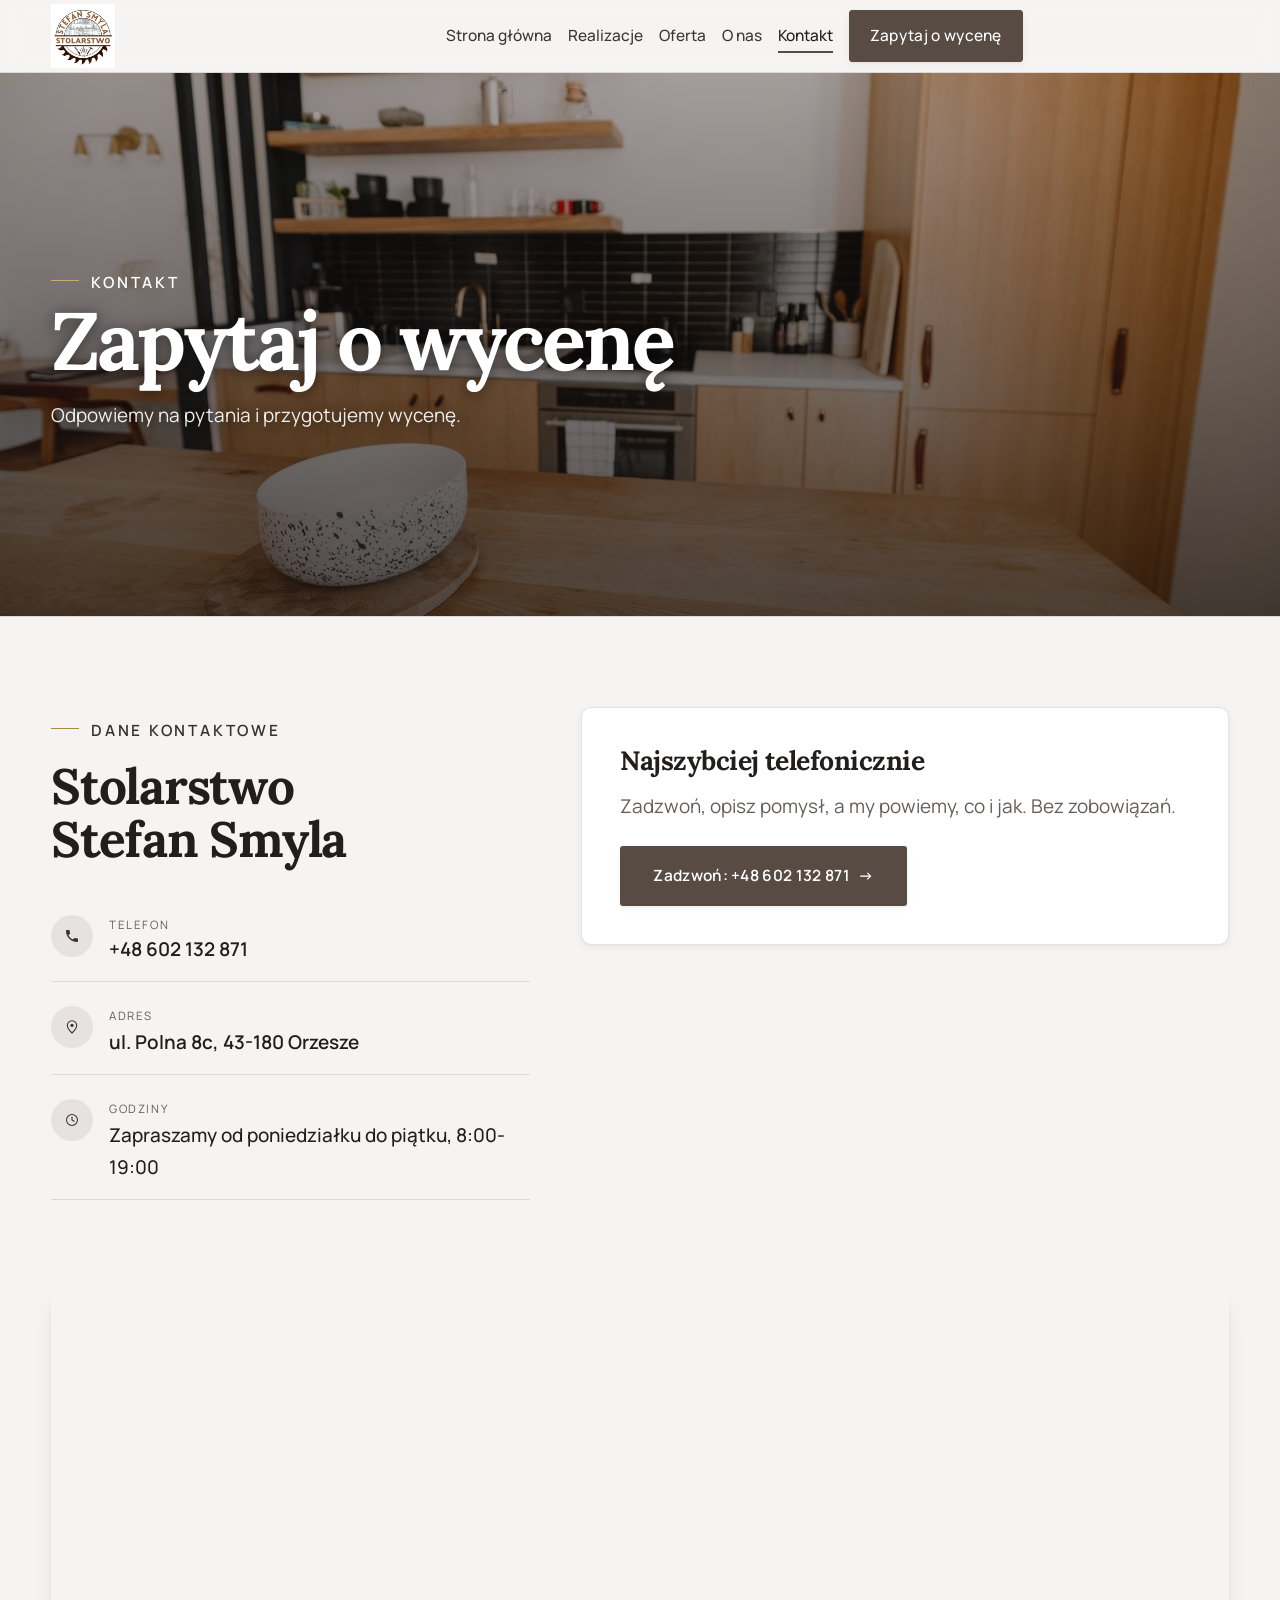
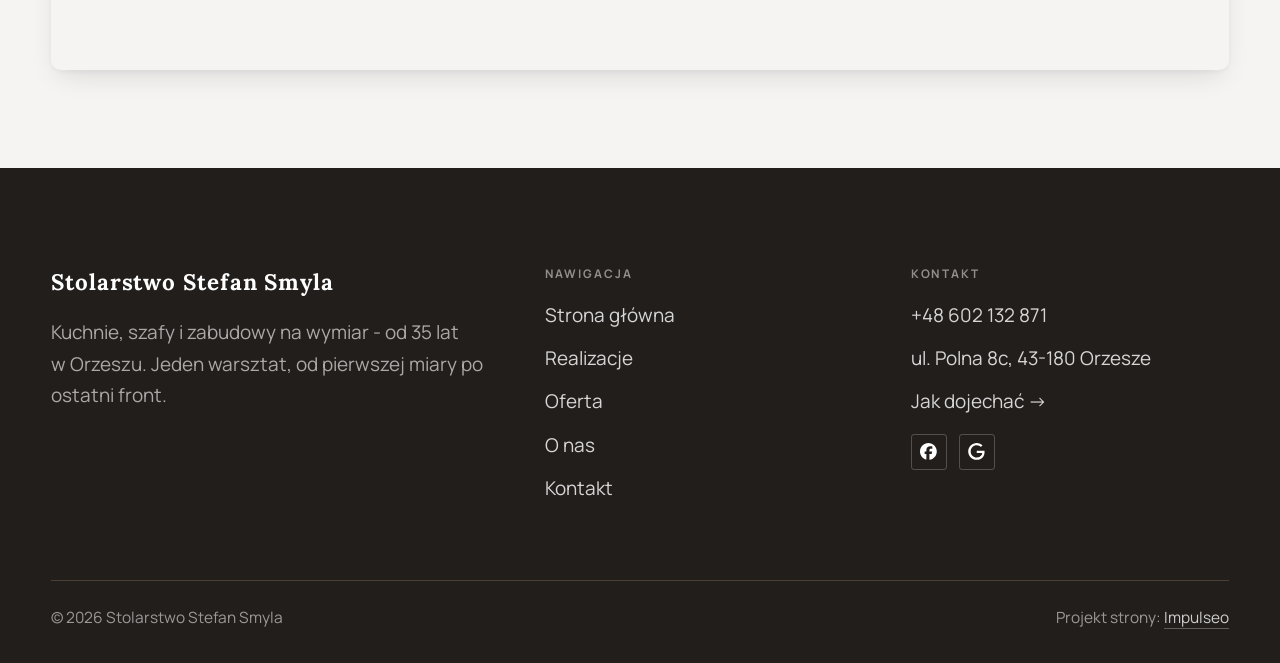
==== commit 210e46cf: "[claude-edit][cmt:b8a26b3d-f05f-4eba-92ff-e18fb9cf4b06] pasek gorny chowa sie po zjechaniu w dol (wi" ====
--- a/kontakt.html
+++ b/kontakt.html
@@ -20,7 +20,7 @@
 <link rel="preconnect" href="https://fonts.googleapis.com">
 <link rel="preconnect" href="https://fonts.gstatic.com" crossorigin>
 <link href="https://fonts.googleapis.com/css2?family=Lora:wght@500;600;700&family=Manrope:wght@400;500;600&display=swap" rel="stylesheet">
-<link rel="stylesheet" href="assets/styles.css?v=61455d00">
+<link rel="stylesheet" href="assets/styles.css?v=17754e81">
 </head>
 <body>
 
@@ -110,6 +110,6 @@
 <div class="sticky-reserve"><a class="sr-book" href="kontakt.html">Zapytaj o wycenę</a><a class="sr-call" href="tel:+48602132871" aria-label="Zadzwoń"><svg class="ico-tel" width="16" height="16" viewBox="0 0 24 24" fill="none" aria-hidden="true"><path d="M6.6 10.8a15.5 15.5 0 0 0 6.6 6.6l2.2-2.2a1 1 0 0 1 1-.24 11.4 11.4 0 0 0 3.6.58 1 1 0 0 1 1 1V20a1 1 0 0 1-1 1A17 17 0 0 1 3 4a1 1 0 0 1 1-1h3.5a1 1 0 0 1 1 1c0 1.25.2 2.46.58 3.6a1 1 0 0 1-.25 1l-2.23 2.2Z" fill="currentColor"/></svg></a></div>
 <div class="demo-wazne" data-do="2026-09-07" data-cykl="3" hidden><svg class="dw-ico" width="13" height="13" viewBox="0 0 24 24" fill="none" aria-hidden="true"><circle cx="12" cy="12" r="8.6" stroke="currentColor" stroke-width="1.8"/><path d="M12 7.2V12l3.3 2" stroke="currentColor" stroke-width="1.8" stroke-linecap="round"/></svg><span class="dw-txt"></span></div>
 
-<script src="assets/main.js"></script>
+<script src="assets/main.js?v=175fb571"></script>
 </body>
 </html>
--- a/assets/styles.css
+++ b/assets/styles.css
@@ -1,22 +1,26 @@
 /* ============================================================
    STOLBASZ — premium, architektoniczny B2B fit-out
-   Jasna paleta, zero brązu. System wg premium-web-craft.
+   Jasna paleta, chłodny brąz + ultra delikatne złoto. System wg premium-web-craft.
    Projekt strony: Impulseo (impulseo.pl)
    ============================================================ */
 
 :root{
-  /* PALETA — jasna, architektoniczna, chłodna */
-  --paper:#F3F1EC;          /* główne tło */
-  --paper-2:#E6E3DB;        /* sekcje alternatywne (chłodny jasny szary) */
-  --paper-3:#E6E3DB;        /* delikatne wypełnienia */
-  --ink:#23211E;            /* tekst główny — chłodny grafit */
-  --ink-soft:#43403A;       /* nagłówki drugorzędne */
-  --muted:#87837A;          /* tekst poboczny */
-  --line:rgba(35,33,30,.12);/* hairline */
-  --accent:#8A6B3C;         /* stonowany petrol-slate — jedyny akcent */
-  --accent-d:#6E5430;
-  --accent-soft:rgba(138,107,60,.10);
-  --dark:#23211E;           /* sekcje ciemne (stopka/CTA) */
+  /* PALETA - chlodny braz (przydymiony orzech), zloto TYLKO na wloskowate detale */
+  --paper:#F6F4F2;          /* glowne tlo - biel z ledwie wyczuwalnym cieplem */
+  --paper-2:#ECE8E4;        /* sekcje alternatywne */
+  --paper-3:#E1DCD7;        /* delikatne wypelnienia */
+  --ink:#221E1C;            /* tekst glowny - grafit z brazowym podkladem */
+  --ink-soft:#3E3733;       /* naglowki drugorzedne */
+  --muted:#655D58;          /* tekst poboczny */
+  --line:rgba(34,30,28,.12);/* hairline */
+  --accent:#584B44;         /* chlodny, wyszarzony braz - jedyny akcent */
+  --accent-d:#3C322D;
+  --accent-soft:rgba(88,75,68,.10);
+  --dark:#221E1C;           /* sekcje ciemne (stopka/CTA) */
+  /* ZLOTO - wylacznie 1px kreski i obramowania, NIGDY tlo ani litera.
+     Dwa warianty, bo na jasnym papierze jasne zloto znika, a na ciemnym tle ciemne brudzi. */
+  --gold:#A9873F;           /* na jasnym tle (kontrast 3.1 - widac kreske, nie krzyczy) */
+  --gold-lt:#C8AD74;        /* na ciemnym tle (stopka, zdjecie w hero) */
 
   /* HOVER ZDJĘĆ — JEDEN standard dla całego silnika (decyzja K. 04.08.2026, artefakt z wariantami).
      AKTUALNE (K.+Szymon 09.08.2026, wybór z artefaktu 6 wariantów): zoom 1.05 przy 1.4s -
@@ -49,9 +53,9 @@
   --ease:cubic-bezier(.25,.46,.45,.94); --dur:.24s;
 
   /* CIENIE — miękkie, warstwowe */
-  --sh-sm:0 1px 2px rgba(16,24,32,.04), 0 2px 8px rgba(16,24,32,.05);
-  --sh-md:0 2px 6px rgba(16,24,32,.05), 0 12px 28px -8px rgba(16,24,32,.12);
-  --sh-lg:0 6px 14px rgba(16,24,32,.07), 0 26px 56px -18px rgba(16,24,32,.22);
+  --sh-sm:0 1px 2px rgba(28,22,18,.04), 0 2px 8px rgba(28,22,18,.05);
+  --sh-md:0 2px 6px rgba(28,22,18,.05), 0 12px 28px -8px rgba(28,22,18,.12);
+  --sh-lg:0 6px 14px rgba(28,22,18,.07), 0 26px 56px -18px rgba(28,22,18,.22);
 
   --hairline:1px solid var(--line);
 
@@ -122,7 +126,9 @@
    „…WNĘTRZ · LESZNO · OD 2019") druga linia lądowała z brzydkim wcięciem. */
 .eyebrow{align-items:flex-start}
 .eyebrow>*,.eyebrow{text-wrap:balance}   /* dlugi kicker lamal sie na sierote typu samo „2019" w drugiej linii */
-.eyebrow::before{content:"";width:28px;height:1px;background:var(--accent);display:inline-block;flex:none;margin-top:.62em}
+/* Zlota kreska przy kickerze - jedyny zloty akcent na jasnych sekcjach.
+   28x1 px, cztery sztuki na stronie: ma blyszczec w kadrze, nie rzadzic nim. */
+.eyebrow::before{content:"";width:28px;height:1px;background:var(--gold);display:inline-block;flex:none;margin-top:.62em}
 
 .muted{color:var(--muted)}
 .lead{font-size:var(--text-lg);line-height:1.55;color:var(--ink-soft);max-width:50ch}
@@ -202,9 +208,9 @@
 .hero-actions{display:flex;flex-wrap:wrap;gap:var(--space-4)}
 .hero-art{position:relative;aspect-ratio:4/3;border-radius:var(--r-lg);overflow:hidden;box-shadow:var(--sh-lg)}
 .hero-art img{width:100%;height:100%;object-fit:cover}
-.hero-art::after{content:"";position:absolute;inset:0;background:linear-gradient(180deg,transparent 55%,rgba(18,24,28,.28))}
+.hero-art::after{content:"";position:absolute;inset:0;background:linear-gradient(180deg,transparent 55%,rgba(26,21,18,.28))}
 .hero-badge{position:absolute;left:var(--space-5);bottom:var(--space-5);z-index:2;
-  background:rgba(252,252,251,.94);backdrop-filter:blur(4px);
+  background:rgba(250,249,247,.94);backdrop-filter:blur(4px);
   border-radius:var(--r-md);padding:var(--space-4) var(--space-5);box-shadow:var(--sh-md);max-width:78%}
 .hero-badge strong{display:block;font-family:var(--font-display);font-size:1rem;letter-spacing:-.01em}
 .hero-badge span{font-size:var(--text-sm);color:var(--muted)}
@@ -213,11 +219,11 @@
 .hero-cine{position:relative;min-height:clamp(560px,82vh,840px);min-height:clamp(560px,82svh,840px);display:flex;align-items:center;overflow:hidden;border-bottom:var(--hairline)}
 .hero-cine>img{position:absolute;inset:0;width:100%;height:100%;object-fit:cover;z-index:0}
 .hero-cine::after{content:"";position:absolute;inset:0;z-index:1;
-  background:linear-gradient(95deg,rgba(13,18,23,.86) 0%,rgba(13,18,23,.64) 32%,rgba(13,18,23,.24) 62%,rgba(13,18,23,.04) 100%)}
+  background:linear-gradient(95deg,rgba(22,18,15,.86) 0%,rgba(22,18,15,.64) 32%,rgba(22,18,15,.24) 62%,rgba(22,18,15,.04) 100%)}
 .hero-cine .wrap{position:relative;z-index:2;padding-block:var(--space-8)}
 .hero-cine .hero-copy{max-width:660px}
 .hero-cine .eyebrow{color:#fff;margin-bottom:var(--space-5)}
-.hero-cine .eyebrow::before{background:#fff}
+.hero-cine .eyebrow::before{background:var(--gold-lt)}
 .hero-cine h1{color:#fff;margin-bottom:var(--space-5);font-size:clamp(2.9rem,2rem + 4.4vw,5.2rem);text-wrap:balance}
 .hero-cine .lead{color:rgba(255,255,255,.92);max-width:48ch;margin-bottom:var(--space-7)}
 .hero-cine .hero-actions{display:flex;flex-wrap:wrap;gap:var(--space-4)}
@@ -233,7 +239,7 @@
 }
 @media(max-width:680px){
   .hero-cine{min-height:clamp(520px,76vh,640px);min-height:clamp(520px,76svh,640px);align-items:flex-end}
-  .hero-cine::after{background:linear-gradient(0deg,rgba(13,18,23,.9) 6%,rgba(13,18,23,.45) 55%,rgba(13,18,23,.25) 100%)}
+  .hero-cine::after{background:linear-gradient(0deg,rgba(22,18,15,.9) 6%,rgba(22,18,15,.45) 55%,rgba(22,18,15,.25) 100%)}
   .hero-cine .wrap{padding-bottom:var(--space-9)}
   /* TELEFON (~90% oglądających): lead potrafił zająć 8 linii i zepchnąć CTA poza pierwszy ekran.
      Zwężamy interlinię i skalę - treści nie ucinamy, bo to ona sprzedaje. */
@@ -250,11 +256,11 @@
    nagłówkach podstron 3,38-3,43:1 przy wymaganych 4,5 — jasne zdjęcie (hala, śnieg, niebo)
    podchodziło pod biały tekst. Zdjęcia klientów są różne, więc kontrast musi dawać WARSTWA,
    a nie szczęśliwy dobór kadru. */
-.pagehead::after{content:"";position:absolute;inset:0;background:linear-gradient(180deg,rgba(18,24,28,.40),rgba(18,24,28,.76))}
+.pagehead::after{content:"";position:absolute;inset:0;background:linear-gradient(180deg,rgba(26,21,18,.40),rgba(26,21,18,.76))}
 .pagehead .wrap{position:relative;z-index:2;padding-block:var(--space-9);color:#fff}
 .pagehead h1{color:#fff;max-width:18ch;text-shadow:0 2px 16px rgba(0,0,0,.55)}
 .pagehead .eyebrow{color:#fff}
-.pagehead .eyebrow::before{background:#fff}
+.pagehead .eyebrow::before{background:var(--gold-lt)}
 .pagehead p{color:rgba(255,255,255,.92);margin-top:var(--space-4);max-width:54ch;text-shadow:0 1px 12px rgba(0,0,0,.5)}
 
 /* ---------- STRIP (pasek skrótów / liczby) ---------- */
@@ -345,7 +351,7 @@
 .tile .cap{position:absolute;left:0;right:0;bottom:0;padding:var(--space-5) var(--space-4) var(--space-4);
   /* mocniejszy spad + cien pod tekstem: na JASNYCH zdjeciach klienta (biale fronty, sciany)
      slaby gradient dawal kontrast ~1.5:1 zamiast wymaganych 3.6:1 (bramka wygladu, 10.08.2026) */
-  background:linear-gradient(transparent 10%,rgba(18,24,28,.55) 40%,rgba(18,24,28,.88) 68%,rgba(18,24,28,.99));color:#fff;
+  background:linear-gradient(transparent 10%,rgba(26,21,18,.55) 40%,rgba(26,21,18,.88) 68%,rgba(26,21,18,.99));color:#fff;
   text-shadow:0 1px 2px rgba(0,0,0,.85),0 2px 10px rgba(0,0,0,.55);
   font-size:var(--text-sm);font-weight:600;letter-spacing:.01em;
   opacity:0;transform:translateY(8px);transition:var(--dur) var(--ease)}
@@ -405,7 +411,7 @@
 .foot-col h4{font-size:.74rem;letter-spacing:.16em;text-transform:uppercase;color:rgba(255,255,255,.5);margin-bottom:var(--space-4)}
 .foot-col a,.foot-col p{display:block;color:rgba(255,255,255,.82);font-size:var(--text-base);margin-bottom:var(--space-3)}
 .foot-col a:hover{color:#fff}
-.foot-bot{border-top:1px solid rgba(255,255,255,.12);padding-top:var(--space-5);display:flex;justify-content:space-between;flex-wrap:wrap;gap:var(--space-3);
+.foot-bot{border-top:1px solid rgba(200,173,116,.24);padding-top:var(--space-5);display:flex;justify-content:space-between;flex-wrap:wrap;gap:var(--space-3);
   font-size:var(--text-sm);color:rgba(255,255,255,.55)}
 .foot-bot a:hover{color:#fff}
 /* Podpis w stopce = klikalny link do impulseo.pl (31.07.2026). Ma być WIDOCZNIE klikalny,
@@ -515,7 +521,7 @@
 .gateway{position:relative;aspect-ratio:3/4;overflow:hidden;border-radius:var(--r-sm);display:block}
 .gateway img{width:100%;height:100%;object-fit:cover;
   transition:transform var(--img-dur) var(--img-ease),filter var(--img-dur) var(--img-ease)}
-.gateway::after{content:"";position:absolute;inset:0;background:linear-gradient(180deg,transparent 38%,rgba(18,24,28,.74))}
+.gateway::after{content:"";position:absolute;inset:0;background:linear-gradient(180deg,transparent 38%,rgba(26,21,18,.74))}
 /* ===== HOVER ZDJĘĆ — jedno miejsce dla WSZYSTKICH kafli ze zdjęciem (K. 04.08.2026) ===== */
 @media(hover:hover){
   .tile img,.gateway img,.m-tile img{filter:var(--img-rest)}
@@ -583,7 +589,7 @@
 /* --- licznik ważności DEMA (pomysł K. 09.08) - tylko wersje pokazowe --- */
 .demo-wazne{position:fixed;top:calc(var(--nav-h, 64px) + 14px);right:14px;z-index:95;
   display:inline-flex;align-items:center;gap:.45em;
-  background:rgba(21,25,28,.82);color:#fff;font-size:.72rem;font-weight:600;letter-spacing:.01em;
+  background:rgba(28,23,20,.82);color:#fff;font-size:.72rem;font-weight:600;letter-spacing:.01em;
   padding:.42em .8em .42em .62em;border-radius:999px;backdrop-filter:saturate(140%) blur(8px);
   border:1px solid rgba(255,255,255,.14);box-shadow:0 10px 24px -14px rgba(0,0,0,.6);
   pointer-events:none;
@@ -1007,7 +1013,7 @@
   transition:border-color .2s ease,transform .2s ease,background .2s ease;
 }
 .foot-soc .soc svg{width:1.05rem;height:1.05rem;display:block}
-.foot-soc .soc:hover{border-color:var(--accent);background:rgba(255,255,255,.06);transform:translateY(-1px)}
+.foot-soc .soc:hover{border-color:var(--gold-lt);background:rgba(255,255,255,.06);transform:translateY(-1px)}
 .foot-soc .soc:focus-visible{outline:2px solid var(--accent);outline-offset:2px}
 
 /* ---------------- 5) POWRÓT NA GÓRĘ ---------------- */
@@ -1657,11 +1663,26 @@
 }
 
 
-/* === auto-paleta z marki klienta (źródło: logo) === */
-:root{--accent:#98634F;--accent-d:#824F3B;--accent-soft:rgba(152,99,79,0.10);--paper:#FCF9F8;--paper-2:#F3EFED;--paper-3:#EAE5E3;--ink:#251F1D;--ink-soft:#4D4643;--muted:#807A78;--line:rgba(37,31,29,.12);}
+/* === paleta marki - CHLODNY BRAZ + wloskowate zloto (prosba Agaty 01.09.2026;
+       zastepuje chlodny petrol-slate z tego samego dnia i ciepla auto-palete z logo).
+       To jest blok WYGRYWAJACY - bazowy :root na gorze pliku trzymany zgodnie. === */
+:root{--accent:#584B44;--accent-d:#3C322D;--accent-soft:rgba(88,75,68,0.10);--paper:#F6F4F2;--paper-2:#ECE8E4;--paper-3:#E1DCD7;--ink:#221E1C;--ink-soft:#3E3733;--muted:#655D58;--line:rgba(34,30,28,.12);--dark:#221E1C;--gold:#A9873F;--gold-lt:#C8AD74;}
 .btn-accent{color:#fff}
 .nav .nav-links a.btn-accent{color:#fff}
 .btn-accent[data-accent-d],.cta-d .btn-accent{color:#fff}
 
 /* === szary tekst dociągnięty do czytelności (WCAG 4.5 na wszystkich tłach) === */
-:root{--muted:#6A6664;}
+:root{--muted:#655D58;}
+
+/* === PASEK GORNY CHOWA SIE PO ZJECHANIU W DOL (prosba Agaty 01.09.2026:
+       „widoczny tylko jak klient wchodzi na strone, a jak zjezdza nizej - znika").
+       Pasek wita na wejsciu, potem plynnie wyjezdza do gory i oddaje caly ekran
+       zdjeciom; wraca po powrocie na sam gore (albo przyciskiem „na gore").
+       Blok CELOWO na koncu pliku - dopisuje `transform` do przejscia z linii 507,
+       ktore inaczej nadpisaloby animacje chowania. === */
+.nav{transition:box-shadow .4s ease,background .4s ease,transform .45s var(--ease),opacity .3s ease}
+.nav.is-away{transform:translateY(-100%);opacity:0;pointer-events:none}
+@media (prefers-reduced-motion:reduce){
+  .nav{transition:none}
+  .nav.is-away{opacity:0;transform:translateY(-100%)}
+}
